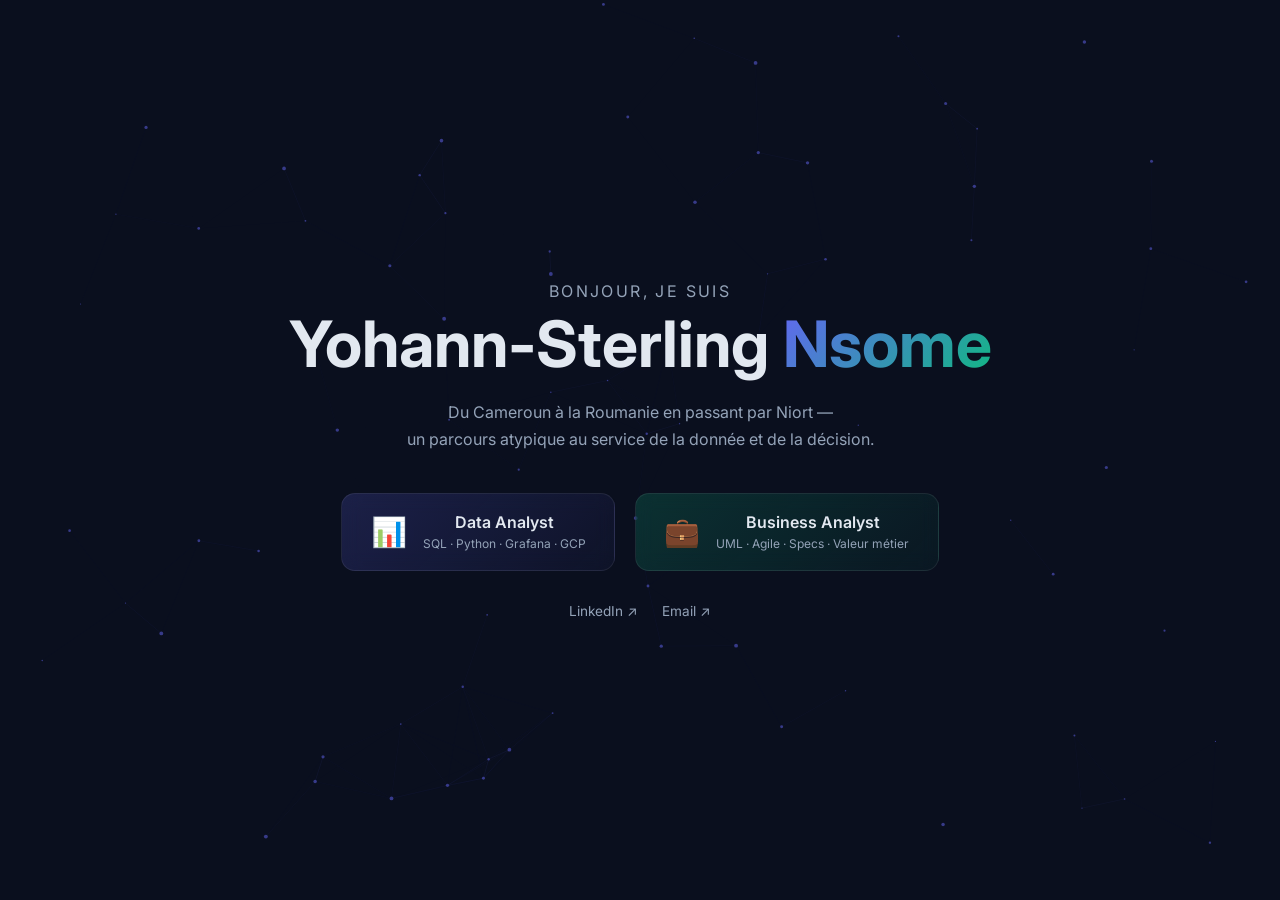
==== index.html @ c4f57812 "project comit" ====
<!DOCTYPE html>
<html lang="fr">
<head>
  <meta charset="UTF-8" />
  <meta name="viewport" content="width=device-width, initial-scale=1.0"/>
  <title>Yohann-Sterling Nsome</title>
  <link rel="stylesheet" href="style.css"/>
  <link href="https://fonts.googleapis.com/css2?family=Inter:wght@300;400;600;700&display=swap" rel="stylesheet"/>
  <script src="https://cdnjs.cloudflare.com/ajax/libs/gsap/3.12.2/gsap.min.js"></script>
</head>
<body class="home-body">
  <canvas id="particles"></canvas>

  <div class="home-container">
    <div class="intro" id="intro">
      <p class="hello">Bonjour, je suis</p>
      <h1 class="name">Yohann-Sterling <span>Nsome</span></h1>
      <p class="tagline">Du Cameroun à la Roumanie en passant par Niort —<br/>un parcours atypique au service de la donnée et de la décision.</p>
      <div class="cta-wrapper">
        <a href="data.html" class="cta-btn data-btn">
          <span class="cta-icon">📊</span>
          <span>
            <strong>Data Analyst</strong>
            <small>SQL · Python · Grafana · GCP</small>
          </span>
        </a>
        <a href="business.html" class="cta-btn business-btn">
          <span class="cta-icon">💼</span>
          <span>
            <strong>Business Analyst</strong>
            <small>UML · Agile · Specs · Valeur métier</small>
          </span>
        </a>
      </div>
      <div class="social-links">
        <a href="https://www.linkedin.com/in/yohann-sterling/" target="_blank">LinkedIn ↗</a>
        <a href="/cdn-cgi/l/email-protection#245d4b4c454a4a57504156484d4a430a4651574d4a415757644349454d480a474b49">Email ↗</a>
      </div>
    </div>
  </div>

  <script data-cfasync="false" src="/cdn-cgi/scripts/5c5dd728/cloudflare-static/email-decode.min.js" defer></script><script src="particles.js"></script>
  <script>
    gsap.from("#intro", { opacity: 0, y: 60, duration: 1.2, ease: "power3.out" });
    gsap.from(".cta-btn", { opacity: 0, y: 30, stagger: 0.2, duration: 0.9, delay: 0.6, ease: "power2.out" });
  </script>
</body>
</html>
---- style.css ----
/* ===== RESET & BASE ===== */
*, *::before, *::after { box-sizing: border-box; margin: 0; padding: 0; }
html { scroll-behavior: smooth; }
body { font-family: "Inter", sans-serif; background: #0a0f1e; color: #e2e8f0; }

/* ===== PARTICLES CANVAS ===== */
#particles { position: fixed; top: 0; left: 0; width: 100%; height: 100%; z-index: 0; pointer-events: none; }

/* ===== HOME ===== */
.home-body { display: flex; align-items: center; justify-content: center; min-height: 100vh; overflow: hidden; }
.home-container { position: relative; z-index: 1; text-align: center; padding: 2rem; }
.hello { font-size: 1rem; color: #94a3b8; letter-spacing: 0.15em; text-transform: uppercase; margin-bottom: 0.5rem; }
.name { font-size: clamp(2.2rem, 6vw, 4rem); font-weight: 700; line-height: 1.1; margin-bottom: 1.2rem; }
.name span { background: linear-gradient(135deg, #6366f1, #10b981); -webkit-background-clip: text; -webkit-text-fill-color: transparent; }
.tagline { font-size: 1rem; color: #94a3b8; max-width: 520px; margin: 0 auto 2.5rem; line-height: 1.7; }

.cta-wrapper { display: flex; gap: 1.2rem; justify-content: center; flex-wrap: wrap; margin-bottom: 2rem; }
.cta-btn {
  display: flex; align-items: center; gap: 1rem;
  padding: 1.1rem 1.8rem; border-radius: 14px;
  text-decoration: none; color: #e2e8f0;
  border: 1px solid rgba(255,255,255,0.08);
  backdrop-filter: blur(10px);
  transition: transform 0.3s, box-shadow 0.3s;
  min-width: 220px;
}
.cta-btn:hover { transform: translateY(-4px); box-shadow: 0 20px 40px rgba(0,0,0,0.4); }
.data-btn { background: linear-gradient(135deg, rgba(99,102,241,0.2), rgba(99,102,241,0.05)); }
.data-btn:hover { box-shadow: 0 20px 40px rgba(99,102,241,0.3); }
.business-btn { background: linear-gradient(135deg, rgba(16,185,129,0.2), rgba(16,185,129,0.05)); }
.business-btn:hover { box-shadow: 0 20px 40px rgba(16,185,129,0.3); }
.cta-icon { font-size: 1.8rem; }
.cta-btn strong { display: block; font-size: 1rem; font-weight: 600; }
.cta-btn small { font-size: 0.75rem; color: #94a3b8; }

.social-links { display: flex; gap: 1.5rem; justify-content: center; }
.social-links a { color: #94a3b8; text-decoration: none; font-size: 0.85rem; transition: color 0.2s; }
.social-links a:hover { color: #e2e8f0; }

/* ===== NAVBAR ===== */
.navbar {
  position: fixed; top: 0; left: 0; right: 0; z-index: 100;
  display: flex; align-items: center; justify-content: space-between;
  padding: 1rem 2rem;
  background: rgba(10,15,30,0.85); backdrop-filter: blur(12px);
  border-bottom: 1px solid rgba(255,255,255,0.06);
}
.nav-back, .nav-switch { color: #94a3b8; text-decoration: none; font-size: 0.85rem; transition: color 0.2s; }
.nav-back:hover, .nav-switch:hover { color: #e2e8f0; }
.nav-title { font-weight: 600; font-size: 0.95rem; }

/* ===== PAGE LAYOUT ===== */
.page-body { background: #0a0f1e; }
.page-main { max-width: 900px; margin: 0 auto; padding: 7rem 2rem 4rem; }

/* ===== HERO ===== */
.hero-section { margin-bottom: 4rem; }
.hero-section h1 { font-size: clamp(2rem, 5vw, 3rem); font-weight: 700; margin-bottom: 1rem; }
.accent { background: linear-gradient(135deg, #6366f1, #818cf8); -webkit-background-clip: text; -webkit-text-fill-color: transparent; }
.business-theme .accent { background: linear-gradient(135deg, #10b981, #34d399); -webkit-background-clip: text; -webkit-text-fill-color: transparent; }
.hero-sub { color: #94a3b8; font-size: 1.05rem; line-height: 1.7; max-width: 600px; }

/* ===== SECTIONS ===== */
section { margin-bottom: 4rem; }
h2 { font-size: 1.4rem; font-weight: 600; margin-bottom: 1.5rem; color: #f1f5f9; border-left: 3px solid #6366f1; padding-left: 0.8rem; }
.business-theme h2 { border-left-color: #10b981; }

/* ===== SKILLS GRID ===== */
.skills-grid { display: grid; grid-template-columns: repeat(auto-fill, minmax(240px, 1fr)); gap: 1rem; }
.skill-card {
  background: rgba(255,255,255,0.03); border: 1px solid rgba(255,255,255,0.07);
  border-radius: 12px; padding: 1.2rem; transition: transform 0.2s, border-color 0.2s;
}
.skill-card:hover { transform: translateY(-3px); border-color: rgba(99,102,241,0.4); }
.business-theme .skill-card:hover { border-color: rgba(16,185,129,0.4); }
.skill-icon { font-size: 1.5rem; display: block; margin-bottom: 0.5rem; }
.skill-card strong { display: block; font-size: 0.9rem; margin-bottom: 0.3rem; color: #f1f5f9; }
.skill-card p { font-size: 0.8rem; color: #94a3b8; line-height: 1.5; }

/* ===== CHART ===== */
.chart-wrapper { background: rgba(255,255,255,0.03); border: 1px solid rgba(255,255,255,0.07); border-radius: 12px; padding: 1.5rem; }

/* ===== TIMELINE ===== */
.timeline { position: relative; padding-left: 1.5rem; border-left: 2px solid rgba(99,102,241,0.3); }
.business-theme .timeline { border-left-color: rgba(16,185,129,0.3); }
.timeline-item { position: relative; margin-bottom: 2.5rem; }
.timeline-item::before {
  content: ""; position: absolute; left: -1.6rem; top: 0.4rem;
  width: 10px; height: 10px; border-radius: 50%;
  background: #6366f1; border: 2px solid #0a0f1e;
}
.business-theme .timeline-item::before { background: #10b981; }
.tl-date { font-size: 0.78rem; color: #6366f1; font-weight: 600; margin-bottom: 0.3rem; text-transform: uppercase; letter-spacing: 0.05em; }
.business-theme .tl-date { color: #10b981; }
.tl-content h3 { font-size: 1rem; font-weight: 600; margin-bottom: 0.2rem; }
.tl-company { font-size: 0.82rem; color: #94a3b8; display: block; margin-bottom: 0.6rem; }
.tl-content ul { padding-left: 1.2rem; }
.tl-content li { font-size: 0.85rem; color: #cbd5e1; line-height: 1.6; margin-bottom: 0.2rem; }

/* ===== PROJECTS ===== */
.projects-grid { display: grid; grid-template-columns: repeat(auto-fill, minmax(240px, 1fr)); gap: 1rem; }
.project-card {
  background: rgba(255,255,255,0.03); border: 1px solid rgba(255,255,255,0.07);
  border-radius: 12px; padding: 1.3rem; transition: transform 0.2s, border-color 0.2s;
}
.project-card:hover { transform: translateY(-3px); border-color: rgba(99,102,241,0.4); }
.business-theme .project-card:hover { border-color: rgba(16,185,129,0.4); }
.project-card.placeholder { opacity: 0.7; }
.project-tag { font-size: 0.72rem; background: rgba(99,102,241,0.15); color: #818cf8; padding: 0.2rem 0.6rem; border-radius: 20px; display: inline-block; margin-bottom: 0.7rem; }
.business-theme .project-tag { background: rgba(16,185,129,0.15); color: #34d399; }
.project-card h3 { font-size: 0.95rem; font-weight: 600; margin-bottom: 0.4rem; }
.project-card p { font-size: 0.82rem; color: #94a3b8; line-height: 1.5; margin-bottom: 0.8rem; }
.project-link { font-size: 0.8rem; color: #6366f1; text-decoration: none; }
.business-theme .project-link { color: #10b981; }
.project-link:hover { text-decoration: underline; }

/* ===== CONTACT ===== */
.contact-section p { color: #94a3b8; margin-bottom: 1.2rem; }
.contact-links { display: flex; gap: 1rem; flex-wrap: wrap; }
.contact-btn {
  padding: 0.7rem 1.5rem; border-radius: 8px; text-decoration: none;
  font-size: 0.9rem; font-weight: 600; transition: opacity 0.2s;
  background: linear-gradient(135deg, #6366f1, #818cf8); color: #fff;
}
.business-theme .contact-btn { background: linear-gradient(135deg, #10b981, #34d399); }
.contact-btn:hover { opacity: 0.85; }

/* ===== REVEAL ANIMATION ===== */
.reveal { opacity: 0; transform: translateY(30px); transition: opacity 0.7s ease, transform 0.7s ease; }
.reveal.visible { opacity: 1; transform: translateY(0); }

/* ===== RESPONSIVE ===== */
@media (max-width: 600px) {
  .cta-wrapper { flex-direction: column; align-items: center; }
  .cta-btn { width: 100%; max-width: 320px; }
  .navbar { padding: 0.8rem 1rem; }
  .nav-switch { display: none; }
}
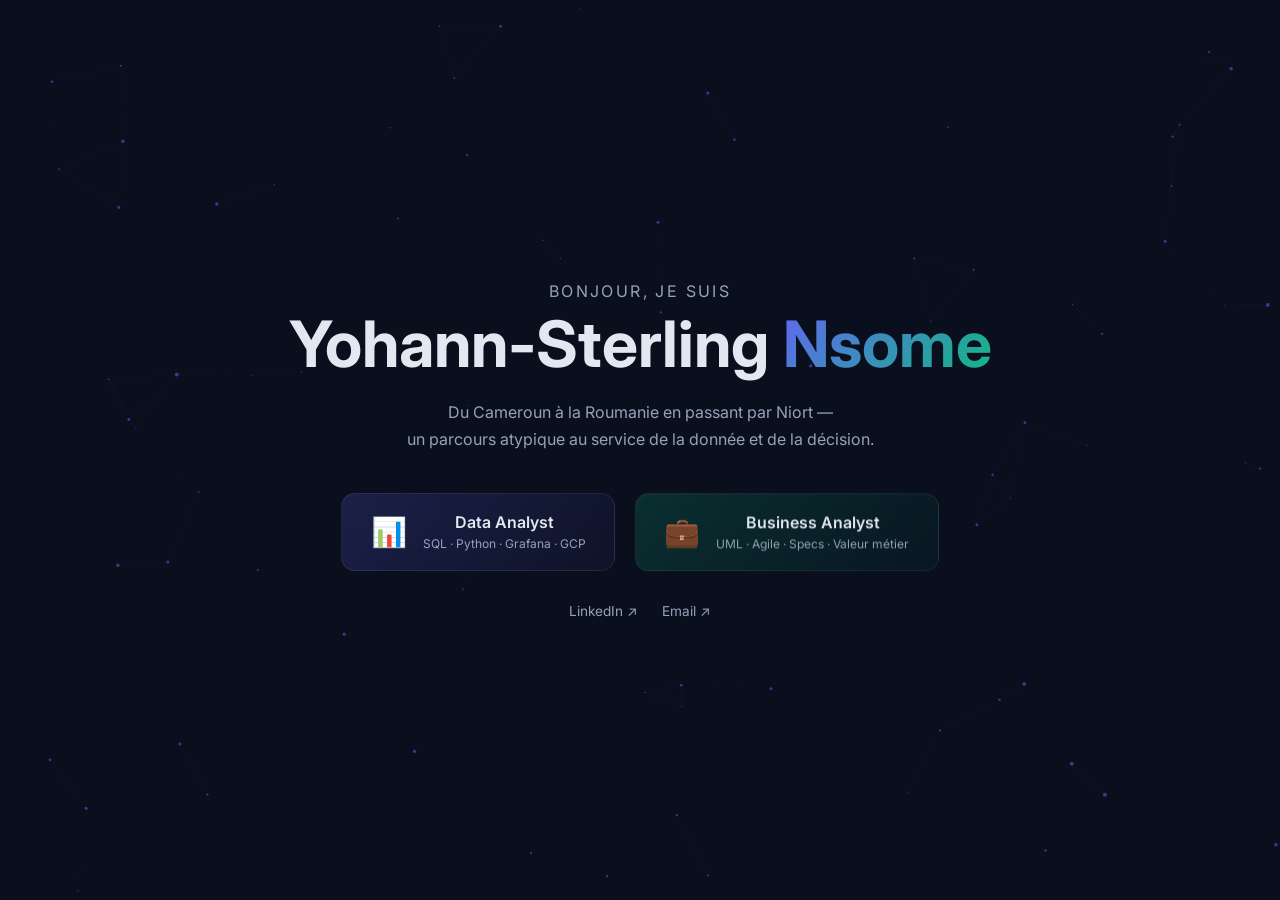
==== commit ec823fdd: "update bouton mail" ====
--- a/index.html
+++ b/index.html
@@ -34,15 +34,22 @@
       </div>
       <div class="social-links">
         <a href="https://www.linkedin.com/in/yohann-sterling/" target="_blank">LinkedIn ↗</a>
-        <a href="/cdn-cgi/l/email-protection#245d4b4c454a4a57504156484d4a430a4651574d4a415757644349454d480a474b49">Email ↗</a>
+        <a href="#" id="emailHome">Email ↗</a>
       </div>
     </div>
   </div>
 
-  <script data-cfasync="false" src="/cdn-cgi/scripts/5c5dd728/cloudflare-static/email-decode.min.js" defer></script><script src="particles.js"></script>
+  <script src="particles.js"></script>
   <script>
     gsap.from("#intro", { opacity: 0, y: 60, duration: 1.2, ease: "power3.out" });
     gsap.from(".cta-btn", { opacity: 0, y: 30, stagger: 0.2, duration: 0.9, delay: 0.6, ease: "power2.out" });
+
+    document.getElementById('emailHome').addEventListener('click', function(e) {
+      e.preventDefault();
+      var u = 'yohannsterling.business';
+      var d = 'gmail.com';
+      window.location.href = 'mailto:' + u + '@' + d;
+    });
   </script>
 </body>
 </html>
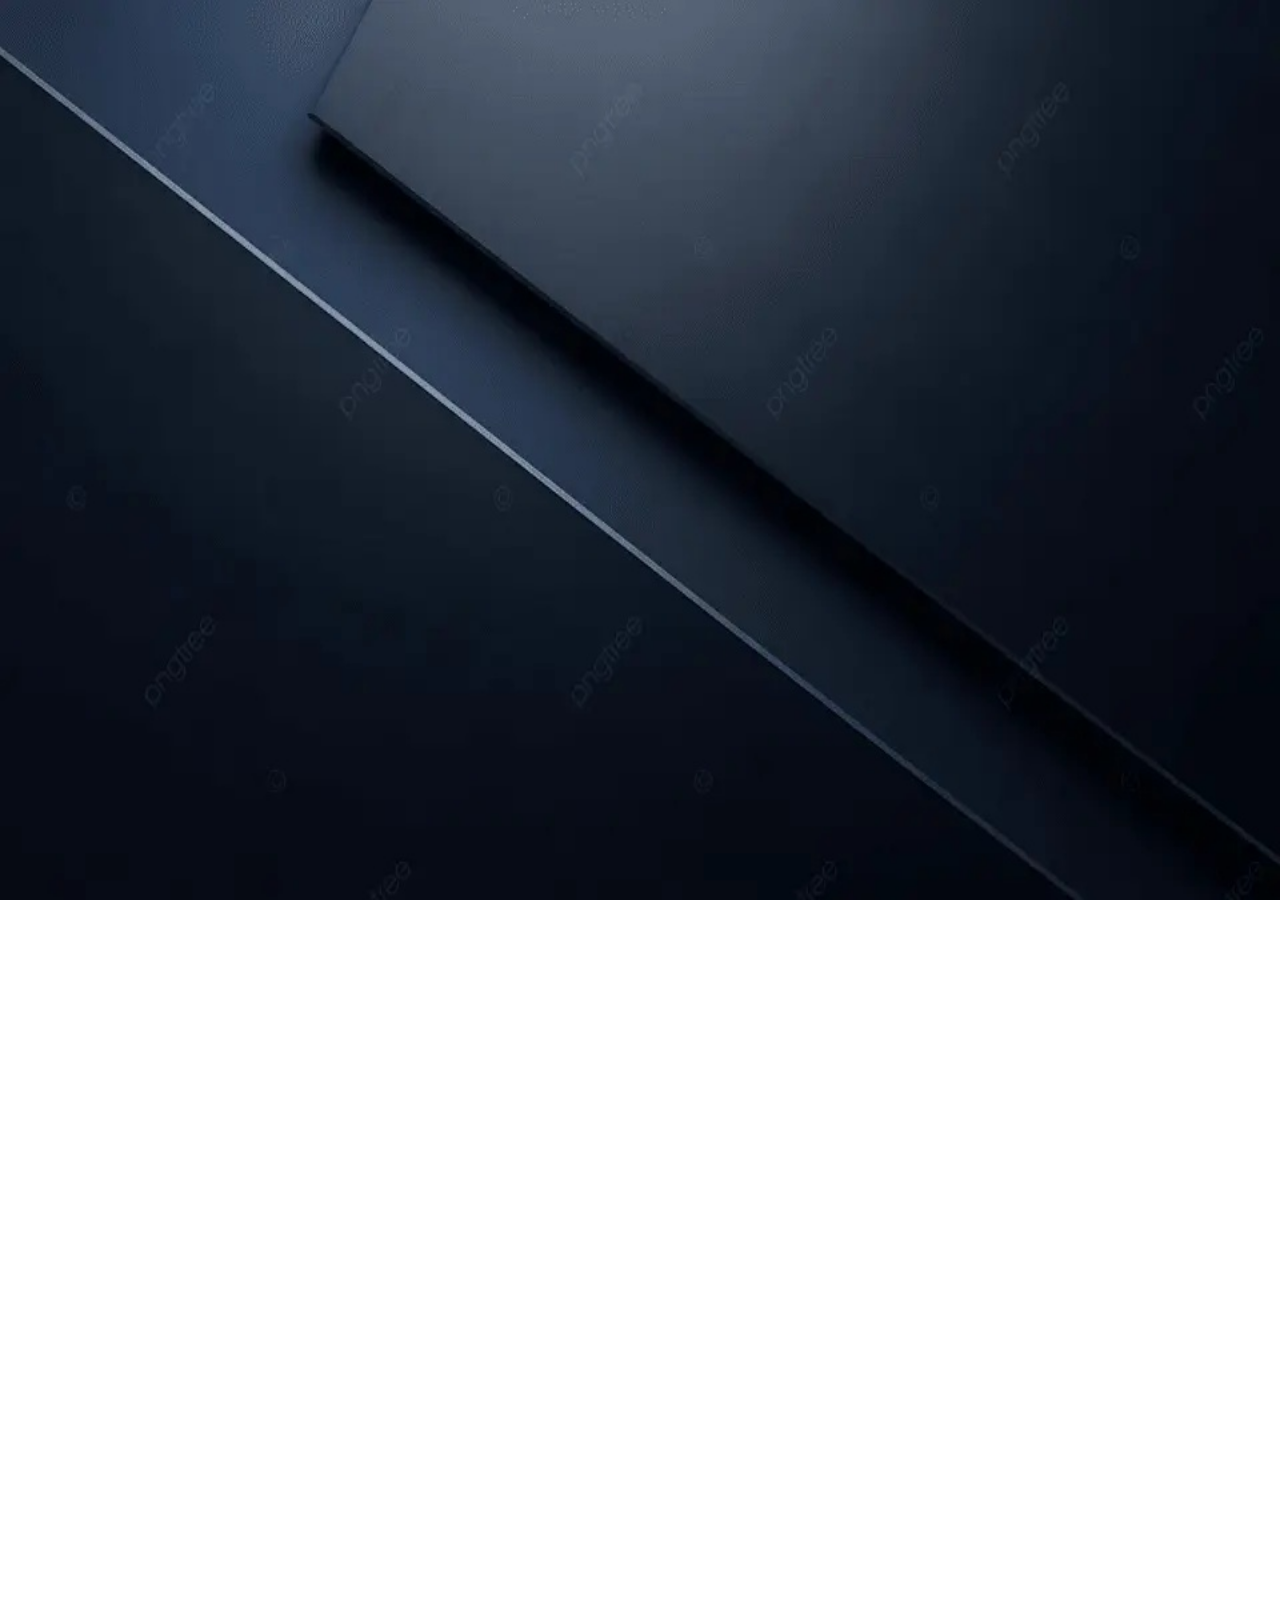
==== commit 9dc54e1c: "commit 1a2b3c4d5e6f7g8h9i0j" ====
--- a/index.html
+++ b/index.html
@@ -1,55 +1 @@
-<!DOCTYPE html>
-<html lang="fr">
-<head>
-  <meta charset="UTF-8" />
-  <meta name="viewport" content="width=device-width, initial-scale=1.0"/>
-  <title>Yohann-Sterling Nsome</title>
-  <link rel="stylesheet" href="style.css"/>
-  <link href="https://fonts.googleapis.com/css2?family=Inter:wght@300;400;600;700&display=swap" rel="stylesheet"/>
-  <script src="https://cdnjs.cloudflare.com/ajax/libs/gsap/3.12.2/gsap.min.js"></script>
-</head>
-<body class="home-body">
-  <canvas id="particles"></canvas>
-
-  <div class="home-container">
-    <div class="intro" id="intro">
-      <p class="hello">Bonjour, je suis</p>
-      <h1 class="name">Yohann-Sterling <span>Nsome</span></h1>
-      <p class="tagline">Du Cameroun à la Roumanie en passant par Niort —<br/>un parcours atypique au service de la donnée et de la décision.</p>
-      <div class="cta-wrapper">
-        <a href="data.html" class="cta-btn data-btn">
-          <span class="cta-icon">📊</span>
-          <span>
-            <strong>Data Analyst</strong>
-            <small>SQL · Python · Grafana · GCP</small>
-          </span>
-        </a>
-        <a href="business.html" class="cta-btn business-btn">
-          <span class="cta-icon">💼</span>
-          <span>
-            <strong>Business Analyst</strong>
-            <small>UML · Agile · Specs · Valeur métier</small>
-          </span>
-        </a>
-      </div>
-      <div class="social-links">
-        <a href="https://www.linkedin.com/in/yohann-sterling/" target="_blank">LinkedIn ↗</a>
-        <a href="#" id="emailHome">Email ↗</a>
-      </div>
-    </div>
-  </div>
-
-  <script src="particles.js"></script>
-  <script>
-    gsap.from("#intro", { opacity: 0, y: 60, duration: 1.2, ease: "power3.out" });
-    gsap.from(".cta-btn", { opacity: 0, y: 30, stagger: 0.2, duration: 0.9, delay: 0.6, ease: "power2.out" });
-
-    document.getElementById('emailHome').addEventListener('click', function(e) {
-      e.preventDefault();
-      var u = 'yohannsterling.business';
-      var d = 'gmail.com';
-      window.location.href = 'mailto:' + u + '@' + d;
-    });
-  </script>
-</body>
-</html>+<!DOCTYPE html><html lang="fr"><head><meta charSet="utf-8"/><meta name="viewport" content="width=device-width, initial-scale=1"/><link rel="preload" href="/portfolio/_next/static/media/13971731025ec697-s.p.woff2" as="font" crossorigin="" type="font/woff2"/><link rel="preload" href="/portfolio/_next/static/media/636a5ac981f94f8b-s.p.woff2" as="font" crossorigin="" type="font/woff2"/><link rel="preload" href="/portfolio/_next/static/media/bb3ef058b751a6ad-s.p.woff2" as="font" crossorigin="" type="font/woff2"/><link rel="preload" as="image" href="/images/hero_bg.jpg" fetchPriority="high"/><link rel="stylesheet" href="/portfolio/_next/static/css/4555b999c04ce9f8.css" data-precedence="next"/><link rel="preload" as="script" fetchPriority="low" href="/portfolio/_next/static/chunks/webpack-dc26559f87c95bc2.js"/><script src="/portfolio/_next/static/chunks/206da4d9-96d0bfbbd0a2e686.js" async=""></script><script src="/portfolio/_next/static/chunks/762-ee44815d9f76da44.js" async=""></script><script src="/portfolio/_next/static/chunks/main-app-3831d1ae8d04b865.js" async=""></script><script src="/portfolio/_next/static/chunks/547-06279282b30a1da5.js" async=""></script><script src="/portfolio/_next/static/chunks/app/page-52993f8b79ef3868.js" async=""></script><script src="/portfolio/_next/static/chunks/app/layout-678c702e417201ff.js" async=""></script><title>Yohann-Sterling Nsome — Portfolio</title><meta name="description" content="Business Analyst en Alternance — Portfolio professionnel"/><meta property="og:title" content="Yohann-Sterling Nsome — Portfolio"/><meta property="og:description" content="Business Analyst en Alternance — Portfolio professionnel"/><meta property="og:image" content="https://1210814c7b.preview.abacusai.app/og-image.png"/><meta name="twitter:card" content="summary_large_image"/><meta name="twitter:title" content="Yohann-Sterling Nsome — Portfolio"/><meta name="twitter:description" content="Business Analyst en Alternance — Portfolio professionnel"/><meta name="twitter:image" content="https://1210814c7b.preview.abacusai.app/og-image.png"/><link rel="shortcut icon" href="/favicon.svg"/><link rel="icon" href="/favicon.svg"/><meta name="next-size-adjust"/><script src="https://apps.abacus.ai/chatllm/appllm-lib.js"></script><script src="/portfolio/_next/static/chunks/polyfills-42372ed130431b0a.js" noModule=""></script></head><body class="__variable_33072b __variable_bebef2 __variable_db99bd font-sans bg-white"><script>!function(){try{var d=document.documentElement,c=d.classList;c.remove('light','dark');var e=localStorage.getItem('theme');if(e){c.add(e|| '')}else{c.add('light');}if(e==='light'||e==='dark'||!e)d.style.colorScheme=e||'light'}catch(t){}}();</script><main class="min-h-screen bg-white"><section class="relative w-full h-[90vh] min-h-[600px] flex items-center justify-center overflow-hidden"><div class="absolute inset-0 z-0"><img alt="Abstract geometric dark background" fetchPriority="high" decoding="async" data-nimg="fill" class="object-cover" style="position:absolute;height:100%;width:100%;left:0;top:0;right:0;bottom:0;color:transparent" src="/images/hero_bg.jpg"/><div class="absolute inset-0 bg-black/60"></div></div><div class="relative z-10 max-w-[1200px] w-full mx-auto px-6 md:px-12 text-center"><div style="opacity:0;transform:translateY(30px) translateZ(0)"><p class="font-mono text-sm md:text-base tracking-[0.3em] uppercase text-white/60 mb-6">Portfolio</p><h1 class="font-display text-5xl md:text-7xl lg:text-8xl font-extrabold tracking-tight text-white leading-[0.95] mb-6">Yohann-Sterling<br/>Nsome</h1><div class="w-20 h-[3px] bg-primary mx-auto mb-6"></div><p class="font-display text-lg md:text-2xl font-medium text-white/80 tracking-wide">Business Analyst en Alternance</p><p class="mt-4 text-sm md:text-base text-white/50 max-w-xl mx-auto">Passionné par la data, l&#x27;analyse stratégique et la transformation digitale.</p></div><div class="absolute bottom-10 left-1/2 -translate-x-1/2" style="opacity:0"><div class="flex flex-col items-center gap-2"><span class="text-white/40 text-xs tracking-widest uppercase">Scroll</span><svg width="16" height="24" viewBox="0 0 16 24" fill="none" xmlns="http://www.w3.org/2000/svg"><path d="M8 4V20M8 20L2 14M8 20L14 14" stroke="rgba(255,255,255,0.4)" stroke-width="2" stroke-linecap="square"></path></svg></div></div></div></section><section class="w-full bg-white py-20"><div class="max-w-[1200px] mx-auto px-6 md:px-12"><p class="font-mono text-xs tracking-[0.3em] uppercase text-muted-foreground mb-8 text-center" style="opacity:0">Explorer mes compétences</p><div class="grid grid-cols-1 md:grid-cols-2 gap-6"><div style="opacity:0;transform:translateY(20px) translateZ(0)"><a class="block group" href="/portfolio/business/"><div class="relative border-2 border-foreground/10 bg-white p-8 md:p-10 transition-all duration-300 hover:border-primary hover:shadow-[8px_8px_0px_0px_hsl(348,60%,28%)] hover:-translate-x-1 hover:-translate-y-1"><div class="text-primary mb-4"><svg width="32" height="32" viewBox="0 0 24 24" fill="none" xmlns="http://www.w3.org/2000/svg"><path d="M3 3V21H21" stroke="currentColor" stroke-width="2" stroke-linecap="square"></path><path d="M7 17L11 11L15 14L21 6" stroke="currentColor" stroke-width="2" stroke-linecap="square"></path></svg></div><h3 class="font-display text-2xl md:text-3xl font-bold tracking-tight text-foreground mb-2">Business Analyst</h3><p class="text-muted-foreground text-sm md:text-base">Stratégie, gestion de projet &amp; optimisation des processus</p><div class="mt-6 flex items-center gap-2 text-primary font-medium text-sm"><span>Découvrir</span><svg width="16" height="16" viewBox="0 0 16 16" fill="none" class="transition-transform duration-300 group-hover:translate-x-2"><path d="M3 8H13M13 8L9 4M13 8L9 12" stroke="currentColor" stroke-width="2" stroke-linecap="square"></path></svg></div></div></a></div><div style="opacity:0;transform:translateY(20px) translateZ(0)"><a class="block group" href="/portfolio/data/"><div class="relative border-2 border-foreground/10 bg-white p-8 md:p-10 transition-all duration-300 hover:border-primary hover:shadow-[8px_8px_0px_0px_hsl(348,60%,28%)] hover:-translate-x-1 hover:-translate-y-1"><div class="text-primary mb-4"><svg width="32" height="32" viewBox="0 0 24 24" fill="none" xmlns="https://static.vecteezy.com/system/resources/previews/071/403/885/non_2x/shiny-gold-bar-chart-icon-with-three-vertical-bars-of-varying-heights-symbolizing-growth-or-progress-metallic-finish-adds-luxurious-and-professional-touch-to-design-png.png"><rect x="3" y="12" width="4" height="9" stroke="currentColor" stroke-width="2"></rect><rect x="10" y="7" width="4" height="14" stroke="currentColor" stroke-width="2"></rect><rect x="17" y="3" width="4" height="18" stroke="currentColor" stroke-width="2"></rect></svg></div><h3 class="font-display text-2xl md:text-3xl font-bold tracking-tight text-foreground mb-2">Data Analyst</h3><p class="text-muted-foreground text-sm md:text-base">Analyse de données, visualisation &amp; insights stratégiques</p><div class="mt-6 flex items-center gap-2 text-primary font-medium text-sm"><span>Découvrir</span><svg width="16" height="16" viewBox="0 0 16 16" fill="none" class="transition-transform duration-300 group-hover:translate-x-2"><path d="M3 8H13M13 8L9 4M13 8L9 12" stroke="currentColor" stroke-width="2" stroke-linecap="square"></path></svg></div></div></a></div></div></div></section><section class="w-full bg-muted/40 py-24"><div class="max-w-[1200px] mx-auto px-6 md:px-12"><div style="opacity:0;transform:translateY(20px) translateZ(0)"><p class="font-mono text-xs tracking-[0.3em] uppercase text-primary mb-3">À propos</p><h2 class="font-display text-4xl md:text-5xl font-extrabold tracking-tight text-foreground mb-10">Qui suis-je</h2></div><div class="grid grid-cols-1 md:grid-cols-12 gap-10"><div class="md:col-span-7" style="opacity:0;transform:translateY(20px) translateZ(0)"><p class="text-base md:text-lg leading-relaxed text-foreground/80 mb-6">Étudiant en Business Analysis, je suis passionné par l&#x27;intersection entre la stratégie d&#x27;entreprise et l&#x27;analyse de données. Mon parcours en alternance me permet de combiner théorie académique et pratique professionnelle au quotidien.</p><p class="text-base md:text-lg leading-relaxed text-foreground/80 mb-6">Fort d&#x27;expériences multiculturelles et d&#x27;une curiosité insatiable pour les nouvelles technologies, je m&#x27;efforce de transformer les données en insights actionnables pour accompagner la prise de décision stratégique.</p><p class="text-base md:text-lg leading-relaxed text-foreground/80">En dehors du monde professionnel, je suis entraîneur de basketball pour les catégories U13 et U17 — une activité qui nourrit mon leadership, ma pédagogie et mon esprit d&#x27;équipe.</p></div><div class="md:col-span-5" style="opacity:0;transform:translateY(20px) translateZ(0)"><div class="bg-white border border-border p-8 space-y-6"><div class="border-b border-border last:border-b-0 pb-4 last:pb-0"><p class="font-mono text-xs tracking-widest uppercase text-muted-foreground mb-1">Localisation</p><p class="font-display text-lg font-semibold text-foreground">France</p></div><div class="border-b border-border last:border-b-0 pb-4 last:pb-0"><p class="font-mono text-xs tracking-widest uppercase text-muted-foreground mb-1">Formation</p><p class="font-display text-lg font-semibold text-foreground">Business Analysis</p></div><div class="border-b border-border last:border-b-0 pb-4 last:pb-0"><p class="font-mono text-xs tracking-widest uppercase text-muted-foreground mb-1">Statut</p><p class="font-display text-lg font-semibold text-foreground">Alternance</p></div><div class="border-b border-border last:border-b-0 pb-4 last:pb-0"><p class="font-mono text-xs tracking-widest uppercase text-muted-foreground mb-1">Coaching</p><p class="font-display text-lg font-semibold text-foreground">Basketball U13 &amp; U17</p></div></div></div></div></div></section><section class="w-full bg-white py-24"><div class="max-w-[1200px] mx-auto px-6 md:px-12"><div style="opacity:0;transform:translateY(20px) translateZ(0)"><p class="font-mono text-xs tracking-[0.3em] uppercase text-primary mb-3">Passions</p><h2 class="font-display text-4xl md:text-5xl font-extrabold tracking-tight text-foreground mb-12">Centres d&#x27;intérêt</h2></div><div class="grid grid-cols-1 sm:grid-cols-2 lg:grid-cols-4 gap-6"><div class="group" style="opacity:0;transform:translateY(30px) translateZ(0)"><div class="bg-white border border-border overflow-hidden transition-all duration-300 hover:shadow-[6px_6px_0px_0px_hsl(348,60%,28%)] hover:-translate-x-0.5 hover:-translate-y-0.5"><div class="relative aspect-square bg-muted overflow-hidden"><img alt="Basketball" loading="lazy" decoding="async" data-nimg="fill" class="object-cover transition-transform duration-500 group-hover:scale-105" style="position:absolute;height:100%;width:100%;left:0;top:0;right:0;bottom:0;color:transparent" src="/images/basketball.jpg"/><div class="absolute inset-0 bg-primary/0 transition-colors duration-300 group-hover:bg-primary/10"></div></div><div class="p-5"><h3 class="font-display text-lg font-bold tracking-tight text-foreground mb-1">Basketball</h3><p class="text-sm text-muted-foreground leading-relaxed">Entraîneur passionné des catégories U13 et U17, alliant leadership et pédagogie.</p></div></div></div><div class="group" style="opacity:0;transform:translateY(30px) translateZ(0)"><div class="bg-white border border-border overflow-hidden transition-all duration-300 hover:shadow-[6px_6px_0px_0px_hsl(348,60%,28%)] hover:-translate-x-0.5 hover:-translate-y-0.5"><div class="relative aspect-square bg-muted overflow-hidden"><img alt="Intelligence Artificielle" loading="lazy" decoding="async" data-nimg="fill" class="object-cover transition-transform duration-500 group-hover:scale-105" style="position:absolute;height:100%;width:100%;left:0;top:0;right:0;bottom:0;color:transparent" src="/images/ai_tech.jpg"/><div class="absolute inset-0 bg-primary/0 transition-colors duration-300 group-hover:bg-primary/10"></div></div><div class="p-5"><h3 class="font-display text-lg font-bold tracking-tight text-foreground mb-1">Intelligence Artificielle</h3><p class="text-sm text-muted-foreground leading-relaxed">Exploration des dernières avancées en IA et leur impact sur le business.</p></div></div></div><div class="group" style="opacity:0;transform:translateY(30px) translateZ(0)"><div class="bg-white border border-border overflow-hidden transition-all duration-300 hover:shadow-[6px_6px_0px_0px_hsl(348,60%,28%)] hover:-translate-x-0.5 hover:-translate-y-0.5"><div class="relative aspect-square bg-muted overflow-hidden"><img alt="Cloud &amp; Data Engineering" loading="lazy" decoding="async" data-nimg="fill" class="object-cover transition-transform duration-500 group-hover:scale-105" style="position:absolute;height:100%;width:100%;left:0;top:0;right:0;bottom:0;color:transparent" src="/images/cloud_computing.jpg"/><div class="absolute inset-0 bg-primary/0 transition-colors duration-300 group-hover:bg-primary/10"></div></div><div class="p-5"><h3 class="font-display text-lg font-bold tracking-tight text-foreground mb-1">Cloud &amp; Data Engineering</h3><p class="text-sm text-muted-foreground leading-relaxed">Architectures cloud, pipelines de données et infrastructure moderne.</p></div></div></div><div class="group" style="opacity:0;transform:translateY(30px) translateZ(0)"><div class="bg-white border border-border overflow-hidden transition-all duration-300 hover:shadow-[6px_6px_0px_0px_hsl(348,60%,28%)] hover:-translate-x-0.5 hover:-translate-y-0.5"><div class="relative aspect-square bg-muted overflow-hidden"><img alt="Voyages &amp; Cultures" loading="lazy" decoding="async" data-nimg="fill" class="object-cover transition-transform duration-500 group-hover:scale-105" style="position:absolute;height:100%;width:100%;left:0;top:0;right:0;bottom:0;color:transparent" src="/images/travel_globe.jpg"/><div class="absolute inset-0 bg-primary/0 transition-colors duration-300 group-hover:bg-primary/10"></div></div><div class="p-5"><h3 class="font-display text-lg font-bold tracking-tight text-foreground mb-1">Voyages &amp; Cultures</h3><p class="text-sm text-muted-foreground leading-relaxed">Ouverture internationale et découverte de nouvelles perspectives.</p></div></div></div></div></div></section><section class="w-full bg-foreground py-24"><div class="max-w-[1200px] mx-auto px-6 md:px-12"><div class="text-center mb-12" style="opacity:0;transform:translateY(20px) translateZ(0)"><p class="font-mono text-xs tracking-[0.3em] uppercase text-white/40 mb-3">Contact</p><h2 class="font-display text-4xl md:text-5xl font-extrabold tracking-tight text-white mb-4">Restons en contact</h2><p class="text-white/50 max-w-md mx-auto">N&#x27;hésitez pas à me contacter pour discuter d&#x27;opportunités ou simplement échanger.</p></div><div class="grid grid-cols-1 md:grid-cols-3 gap-4"><a href="mailto:yohannsterling.business@gmail.com" class="group block border border-white/10 p-6 text-center transition-all duration-300 hover:bg-primary hover:border-primary" style="opacity:0;transform:translateY(20px) translateZ(0)"><div class="flex justify-center text-white/60 group-hover:text-white mb-3 transition-colors"><svg width="20" height="20" viewBox="0 0 24 24" fill="none" xmlns="https://www.shutterstock.com/shutterstock/photos/2671234643/display_1500/stock-vector-an-envelope-icon-likely-representing-email-or-communication-is-depicted-the-icon-shows-a-2671234643.jpg"><rect x="2" y="4" width="20" height="16" stroke="currentColor" stroke-width="2"></rect><path d="M2 4L12 13L22 4" stroke="currentColor" stroke-width="2" stroke-linecap="square"></path></svg></div><p class="font-mono text-xs tracking-widest uppercase text-white/40 group-hover:text-white/70 mb-2 transition-colors">Email</p><p class="text-white/80 group-hover:text-white text-sm font-medium transition-colors">yohannsterling.business@gmail.com</p></a><a href="https://linkedin.com/in/yohann-sterling" target="_blank" rel="noopener noreferrer" class="group block border border-white/10 p-6 text-center transition-all duration-300 hover:bg-primary hover:border-primary" style="opacity:0;transform:translateY(20px) translateZ(0)"><div class="flex justify-center text-white/60 group-hover:text-white mb-3 transition-colors"><svg width="20" height="20" viewBox="0 0 24 24" fill="none" xmlns="https://upload.wikimedia.org/wikipedia/commons/thumb/0/01/LinkedIn_Logo.svg/1280px-LinkedIn_Logo.svg.png"><rect x="2" y="2" width="20" height="20" stroke="currentColor" stroke-width="2"></rect><path d="M7 10V17M7 7V7.01M11 17V13C11 11.5 12 10 14 10C16 10 17 11.5 17 13V17" stroke="currentColor" stroke-width="2" stroke-linecap="square"></path></svg></div><p class="font-mono text-xs tracking-widest uppercase text-white/40 group-hover:text-white/70 mb-2 transition-colors">LinkedIn</p><p class="text-white/80 group-hover:text-white text-sm font-medium transition-colors">linkedin.com/in/yohann-sterling</p></a><a href="tel:+33626303920" class="group block border border-white/10 p-6 text-center transition-all duration-300 hover:bg-primary hover:border-primary" style="opacity:0;transform:translateY(20px) translateZ(0)"><div class="flex justify-center text-white/60 group-hover:text-white mb-3 transition-colors"><svg width="20" height="20" viewBox="0 0 24 24" fill="none" xmlns="https://upload.wikimedia.org/wikipedia/commons/thumb/b/b8/Telephone_icon_blue_gradient.svg/3840px-Telephone_icon_blue_gradient.svg.png"><path d="M5 4H9L11 9L8.5 10.5C9.57 12.67 11.33 14.43 13.5 15.5L15 13L20 15V19C20 20.1 19.1 21 18 21C9.16 21 2 13.84 2 5C2 3.9 2.9 3 4 3" stroke="currentColor" stroke-width="2" stroke-linecap="square"></path></svg></div><p class="font-mono text-xs tracking-widest uppercase text-white/40 group-hover:text-white/70 mb-2 transition-colors">Téléphone</p><p class="text-white/80 group-hover:text-white text-sm font-medium transition-colors">+33 6 26 30 39 20</p></a></div><div class="mt-20 pt-8 border-t border-white/10 text-center" style="opacity:0"><p class="text-white/30 text-xs font-mono tracking-wider">© 2026 Yohann-Sterling Nsome — Tous droits réservés</p></div></div></section></main><script src="/portfolio/_next/static/chunks/webpack-dc26559f87c95bc2.js" async=""></script><script>(self.__next_f=self.__next_f||[]).push([0]);self.__next_f.push([2,null])</script><script>self.__next_f.push([1,"1:HL[\"/portfolio/_next/static/media/13971731025ec697-s.p.woff2\",\"font\",{\"crossOrigin\":\"\",\"type\":\"font/woff2\"}]\n2:HL[\"/portfolio/_next/static/media/636a5ac981f94f8b-s.p.woff2\",\"font\",{\"crossOrigin\":\"\",\"type\":\"font/woff2\"}]\n3:HL[\"/portfolio/_next/static/media/bb3ef058b751a6ad-s.p.woff2\",\"font\",{\"crossOrigin\":\"\",\"type\":\"font/woff2\"}]\n4:HL[\"/portfolio/_next/static/css/4555b999c04ce9f8.css\",\"style\"]\n"])</script><script>self.__next_f.push([1,"5:I[9777,[],\"\"]\n7:I[580,[\"547\",\"static/chunks/547-06279282b30a1da5.js\",\"931\",\"static/chunks/app/page-52993f8b79ef3868.js\"],\"default\"]\n8:I[8783,[\"547\",\"static/chunks/547-06279282b30a1da5.js\",\"931\",\"static/chunks/app/page-52993f8b79ef3868.js\"],\"default\"]\n9:I[7128,[\"547\",\"static/chunks/547-06279282b30a1da5.js\",\"931\",\"static/chunks/app/page-52993f8b79ef3868.js\"],\"default\"]\na:I[5948,[\"547\",\"static/chunks/547-06279282b30a1da5.js\",\"931\",\"static/chunks/app/page-52993f8b79ef3868.js\"],\"default\"]\nb:I[167,[\"547\",\"static/chunks/547-06279282b30a1da5.js\",\"931\",\"static/chunks/app/page-52993f8b79ef3868.js\"],\"default\"]\nc:I[4651,[\"185\",\"static/chunks/app/layout-678c702e417201ff.js\"],\"ThemeProvider\"]\nd:I[5546,[],\"\"]\ne:I[2103,[],\"\"]\nf:I[2506,[\"185\",\"static/chunks/app/layout-678c702e417201ff.js\"],\"Toaster\"]\n10:I[7962,[\"185\",\"static/chunks/app/layout-678c702e417201ff.js\"],\"ChunkLoadErrorHandler\"]\n12:I[6490,[],\"\"]\n13:[]\n"])</script><script>self.__next_f.push([1,"0:[\"$\",\"$L5\",null,{\"buildId\":\"6SVljgib7nVx7JTKsBD8H\",\"assetPrefix\":\"/portfolio\",\"urlParts\":[\"\",\"\"],\"initialTree\":[\"\",{\"children\":[\"__PAGE__\",{}]},\"$undefined\",\"$undefined\",true],\"initialSeedData\":[\"\",{\"children\":[\"__PAGE__\",{},[[\"$L6\",[\"$\",\"main\",null,{\"className\":\"min-h-screen bg-white\",\"children\":[[\"$\",\"$L7\",null,{}],[\"$\",\"$L8\",null,{}],[\"$\",\"$L9\",null,{}],[\"$\",\"$La\",null,{}],[\"$\",\"$Lb\",null,{}]]}],null],null],null]},[[[[\"$\",\"link\",\"0\",{\"rel\":\"stylesheet\",\"href\":\"/portfolio/_next/static/css/4555b999c04ce9f8.css\",\"precedence\":\"next\",\"crossOrigin\":\"$undefined\"}]],[\"$\",\"html\",null,{\"lang\":\"fr\",\"suppressHydrationWarning\":true,\"children\":[[\"$\",\"head\",null,{\"children\":[\"$\",\"script\",null,{\"src\":\"https://apps.abacus.ai/chatllm/appllm-lib.js\"}]}],[\"$\",\"body\",null,{\"className\":\"__variable_33072b __variable_bebef2 __variable_db99bd font-sans bg-white\",\"children\":[\"$\",\"$Lc\",null,{\"attribute\":\"class\",\"defaultTheme\":\"light\",\"enableSystem\":false,\"disableTransitionOnChange\":true,\"children\":[[\"$\",\"$Ld\",null,{\"parallelRouterKey\":\"children\",\"segmentPath\":[\"children\"],\"error\":\"$undefined\",\"errorStyles\":\"$undefined\",\"errorScripts\":\"$undefined\",\"template\":[\"$\",\"$Le\",null,{}],\"templateStyles\":\"$undefined\",\"templateScripts\":\"$undefined\",\"notFound\":[[\"$\",\"title\",null,{\"children\":\"404: This page could not be found.\"}],[\"$\",\"div\",null,{\"style\":{\"fontFamily\":\"system-ui,\\\"Segoe UI\\\",Roboto,Helvetica,Arial,sans-serif,\\\"Apple Color Emoji\\\",\\\"Segoe UI Emoji\\\"\",\"height\":\"100vh\",\"textAlign\":\"center\",\"display\":\"flex\",\"flexDirection\":\"column\",\"alignItems\":\"center\",\"justifyContent\":\"center\"},\"children\":[\"$\",\"div\",null,{\"children\":[[\"$\",\"style\",null,{\"dangerouslySetInnerHTML\":{\"__html\":\"body{color:#000;background:#fff;margin:0}.next-error-h1{border-right:1px solid rgba(0,0,0,.3)}@media (prefers-color-scheme:dark){body{color:#fff;background:#000}.next-error-h1{border-right:1px solid rgba(255,255,255,.3)}}\"}}],[\"$\",\"h1\",null,{\"className\":\"next-error-h1\",\"style\":{\"display\":\"inline-block\",\"margin\":\"0 20px 0 0\",\"padding\":\"0 23px 0 0\",\"fontSize\":24,\"fontWeight\":500,\"verticalAlign\":\"top\",\"lineHeight\":\"49px\"},\"children\":\"404\"}],[\"$\",\"div\",null,{\"style\":{\"display\":\"inline-block\"},\"children\":[\"$\",\"h2\",null,{\"style\":{\"fontSize\":14,\"fontWeight\":400,\"lineHeight\":\"49px\",\"margin\":0},\"children\":\"This page could not be found.\"}]}]]}]}]],\"notFoundStyles\":[]}],[\"$\",\"$Lf\",null,{}],[\"$\",\"$L10\",null,{}]]}]}]]}]],null],null],\"couldBeIntercepted\":false,\"initialHead\":[null,\"$L11\"],\"globalErrorComponent\":\"$12\",\"missingSlots\":\"$W13\"}]\n"])</script><script>self.__next_f.push([1,"11:[[\"$\",\"meta\",\"0\",{\"name\":\"viewport\",\"content\":\"width=device-width, initial-scale=1\"}],[\"$\",\"meta\",\"1\",{\"charSet\":\"utf-8\"}],[\"$\",\"title\",\"2\",{\"children\":\"Yohann-Sterling Nsome — Portfolio\"}],[\"$\",\"meta\",\"3\",{\"name\":\"description\",\"content\":\"Business Analyst en Alternance — Portfolio professionnel\"}],[\"$\",\"meta\",\"4\",{\"property\":\"og:title\",\"content\":\"Yohann-Sterling Nsome — Portfolio\"}],[\"$\",\"meta\",\"5\",{\"property\":\"og:description\",\"content\":\"Business Analyst en Alternance — Portfolio professionnel\"}],[\"$\",\"meta\",\"6\",{\"property\":\"og:image\",\"content\":\"https://1210814c7b.preview.abacusai.app/og-image.png\"}],[\"$\",\"meta\",\"7\",{\"name\":\"twitter:card\",\"content\":\"summary_large_image\"}],[\"$\",\"meta\",\"8\",{\"name\":\"twitter:title\",\"content\":\"Yohann-Sterling Nsome — Portfolio\"}],[\"$\",\"meta\",\"9\",{\"name\":\"twitter:description\",\"content\":\"Business Analyst en Alternance — Portfolio professionnel\"}],[\"$\",\"meta\",\"10\",{\"name\":\"twitter:image\",\"content\":\"https://1210814c7b.preview.abacusai.app/og-image.png\"}],[\"$\",\"link\",\"11\",{\"rel\":\"shortcut icon\",\"href\":\"/favicon.svg\"}],[\"$\",\"link\",\"12\",{\"rel\":\"icon\",\"href\":\"/favicon.svg\"}],[\"$\",\"meta\",\"13\",{\"name\":\"next-size-adjust\"}]]\n6:null\n"])</script></body></html>
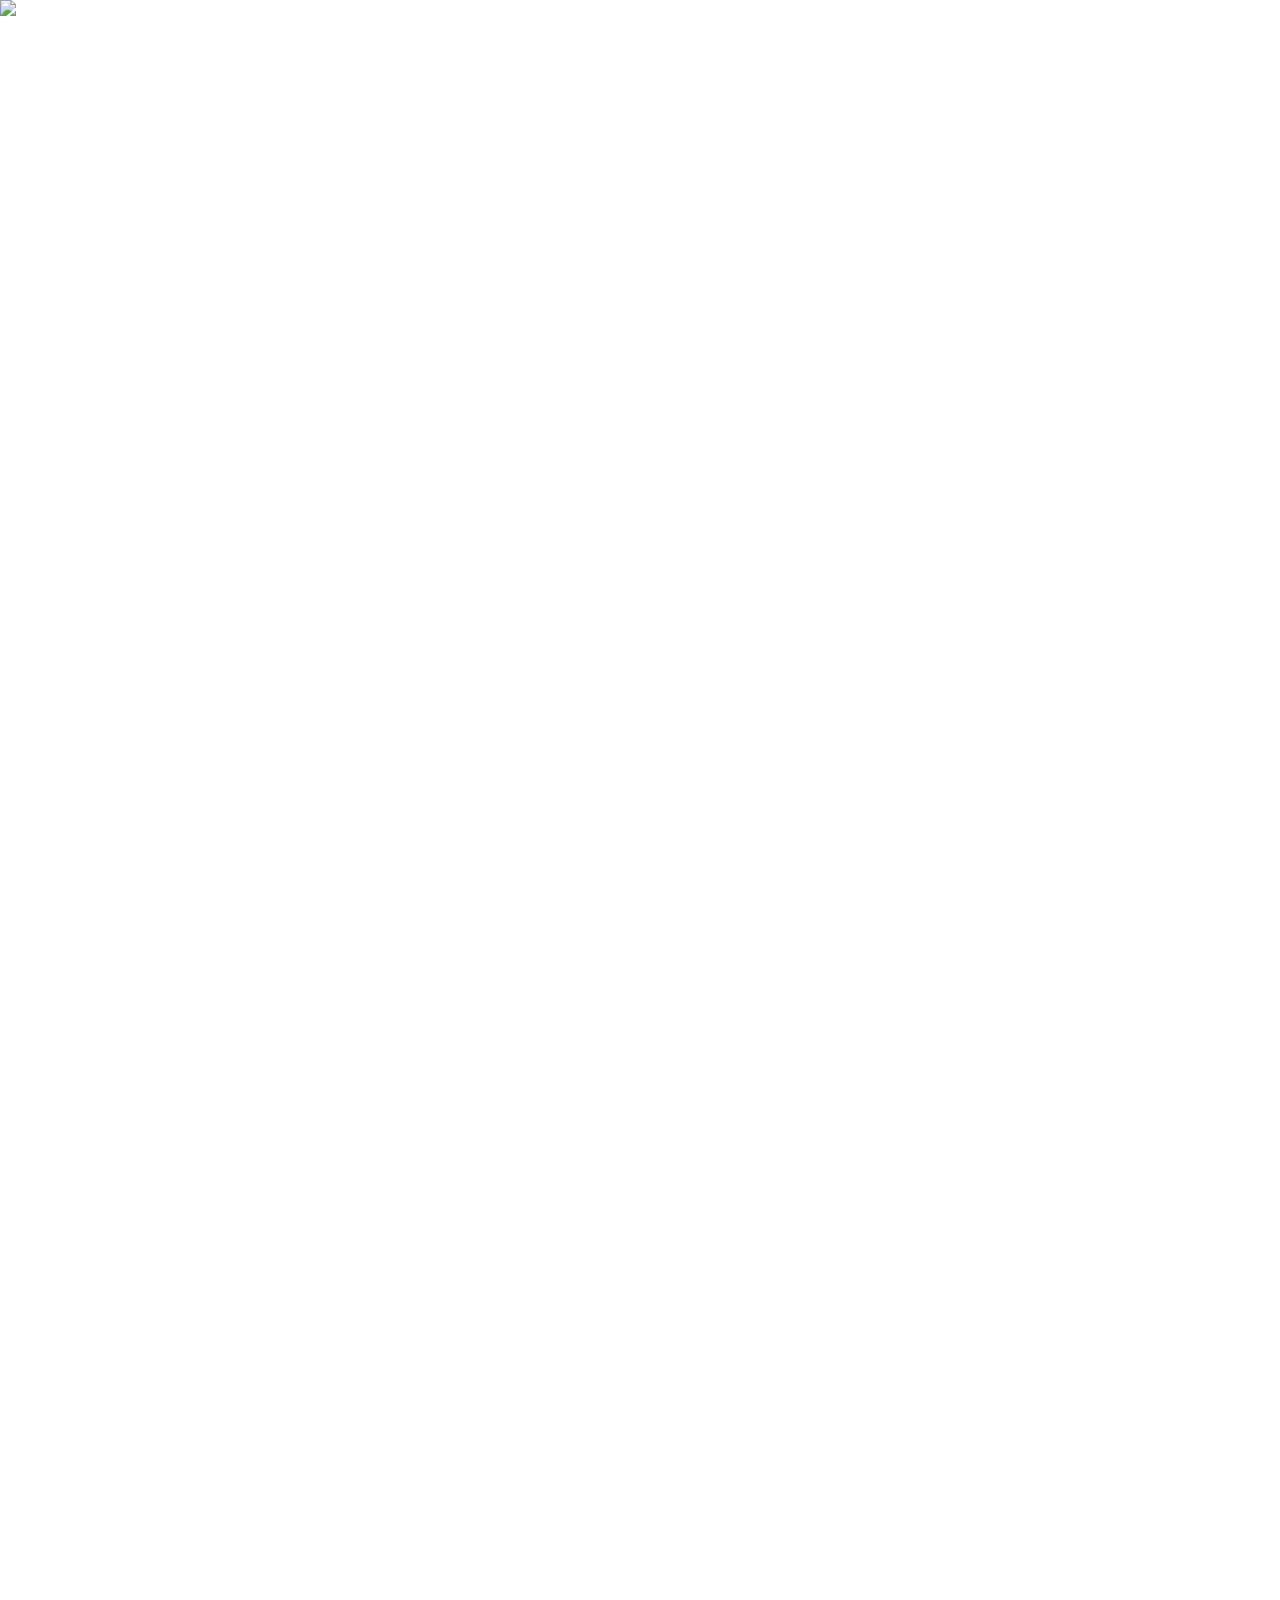
==== commit 6c492beb: "fix images" ====
--- a/index.html
+++ b/index.html
@@ -1 +1 @@
-<!DOCTYPE html><html lang="fr"><head><meta charSet="utf-8"/><meta name="viewport" content="width=device-width, initial-scale=1"/><link rel="preload" href="/portfolio/_next/static/media/13971731025ec697-s.p.woff2" as="font" crossorigin="" type="font/woff2"/><link rel="preload" href="/portfolio/_next/static/media/636a5ac981f94f8b-s.p.woff2" as="font" crossorigin="" type="font/woff2"/><link rel="preload" href="/portfolio/_next/static/media/bb3ef058b751a6ad-s.p.woff2" as="font" crossorigin="" type="font/woff2"/><link rel="preload" as="image" href="/images/hero_bg.jpg" fetchPriority="high"/><link rel="stylesheet" href="/portfolio/_next/static/css/4555b999c04ce9f8.css" data-precedence="next"/><link rel="preload" as="script" fetchPriority="low" href="/portfolio/_next/static/chunks/webpack-dc26559f87c95bc2.js"/><script src="/portfolio/_next/static/chunks/206da4d9-96d0bfbbd0a2e686.js" async=""></script><script src="/portfolio/_next/static/chunks/762-ee44815d9f76da44.js" async=""></script><script src="/portfolio/_next/static/chunks/main-app-3831d1ae8d04b865.js" async=""></script><script src="/portfolio/_next/static/chunks/547-06279282b30a1da5.js" async=""></script><script src="/portfolio/_next/static/chunks/app/page-52993f8b79ef3868.js" async=""></script><script src="/portfolio/_next/static/chunks/app/layout-678c702e417201ff.js" async=""></script><title>Yohann-Sterling Nsome — Portfolio</title><meta name="description" content="Business Analyst en Alternance — Portfolio professionnel"/><meta property="og:title" content="Yohann-Sterling Nsome — Portfolio"/><meta property="og:description" content="Business Analyst en Alternance — Portfolio professionnel"/><meta property="og:image" content="https://1210814c7b.preview.abacusai.app/og-image.png"/><meta name="twitter:card" content="summary_large_image"/><meta name="twitter:title" content="Yohann-Sterling Nsome — Portfolio"/><meta name="twitter:description" content="Business Analyst en Alternance — Portfolio professionnel"/><meta name="twitter:image" content="https://1210814c7b.preview.abacusai.app/og-image.png"/><link rel="shortcut icon" href="/favicon.svg"/><link rel="icon" href="/favicon.svg"/><meta name="next-size-adjust"/><script src="https://apps.abacus.ai/chatllm/appllm-lib.js"></script><script src="/portfolio/_next/static/chunks/polyfills-42372ed130431b0a.js" noModule=""></script></head><body class="__variable_33072b __variable_bebef2 __variable_db99bd font-sans bg-white"><script>!function(){try{var d=document.documentElement,c=d.classList;c.remove('light','dark');var e=localStorage.getItem('theme');if(e){c.add(e|| '')}else{c.add('light');}if(e==='light'||e==='dark'||!e)d.style.colorScheme=e||'light'}catch(t){}}();</script><main class="min-h-screen bg-white"><section class="relative w-full h-[90vh] min-h-[600px] flex items-center justify-center overflow-hidden"><div class="absolute inset-0 z-0"><img alt="Abstract geometric dark background" fetchPriority="high" decoding="async" data-nimg="fill" class="object-cover" style="position:absolute;height:100%;width:100%;left:0;top:0;right:0;bottom:0;color:transparent" src="/images/hero_bg.jpg"/><div class="absolute inset-0 bg-black/60"></div></div><div class="relative z-10 max-w-[1200px] w-full mx-auto px-6 md:px-12 text-center"><div style="opacity:0;transform:translateY(30px) translateZ(0)"><p class="font-mono text-sm md:text-base tracking-[0.3em] uppercase text-white/60 mb-6">Portfolio</p><h1 class="font-display text-5xl md:text-7xl lg:text-8xl font-extrabold tracking-tight text-white leading-[0.95] mb-6">Yohann-Sterling<br/>Nsome</h1><div class="w-20 h-[3px] bg-primary mx-auto mb-6"></div><p class="font-display text-lg md:text-2xl font-medium text-white/80 tracking-wide">Business Analyst en Alternance</p><p class="mt-4 text-sm md:text-base text-white/50 max-w-xl mx-auto">Passionné par la data, l&#x27;analyse stratégique et la transformation digitale.</p></div><div class="absolute bottom-10 left-1/2 -translate-x-1/2" style="opacity:0"><div class="flex flex-col items-center gap-2"><span class="text-white/40 text-xs tracking-widest uppercase">Scroll</span><svg width="16" height="24" viewBox="0 0 16 24" fill="none" xmlns="http://www.w3.org/2000/svg"><path d="M8 4V20M8 20L2 14M8 20L14 14" stroke="rgba(255,255,255,0.4)" stroke-width="2" stroke-linecap="square"></path></svg></div></div></div></section><section class="w-full bg-white py-20"><div class="max-w-[1200px] mx-auto px-6 md:px-12"><p class="font-mono text-xs tracking-[0.3em] uppercase text-muted-foreground mb-8 text-center" style="opacity:0">Explorer mes compétences</p><div class="grid grid-cols-1 md:grid-cols-2 gap-6"><div style="opacity:0;transform:translateY(20px) translateZ(0)"><a class="block group" href="/portfolio/business/"><div class="relative border-2 border-foreground/10 bg-white p-8 md:p-10 transition-all duration-300 hover:border-primary hover:shadow-[8px_8px_0px_0px_hsl(348,60%,28%)] hover:-translate-x-1 hover:-translate-y-1"><div class="text-primary mb-4"><svg width="32" height="32" viewBox="0 0 24 24" fill="none" xmlns="http://www.w3.org/2000/svg"><path d="M3 3V21H21" stroke="currentColor" stroke-width="2" stroke-linecap="square"></path><path d="M7 17L11 11L15 14L21 6" stroke="currentColor" stroke-width="2" stroke-linecap="square"></path></svg></div><h3 class="font-display text-2xl md:text-3xl font-bold tracking-tight text-foreground mb-2">Business Analyst</h3><p class="text-muted-foreground text-sm md:text-base">Stratégie, gestion de projet &amp; optimisation des processus</p><div class="mt-6 flex items-center gap-2 text-primary font-medium text-sm"><span>Découvrir</span><svg width="16" height="16" viewBox="0 0 16 16" fill="none" class="transition-transform duration-300 group-hover:translate-x-2"><path d="M3 8H13M13 8L9 4M13 8L9 12" stroke="currentColor" stroke-width="2" stroke-linecap="square"></path></svg></div></div></a></div><div style="opacity:0;transform:translateY(20px) translateZ(0)"><a class="block group" href="/portfolio/data/"><div class="relative border-2 border-foreground/10 bg-white p-8 md:p-10 transition-all duration-300 hover:border-primary hover:shadow-[8px_8px_0px_0px_hsl(348,60%,28%)] hover:-translate-x-1 hover:-translate-y-1"><div class="text-primary mb-4"><svg width="32" height="32" viewBox="0 0 24 24" fill="none" xmlns="https://static.vecteezy.com/system/resources/previews/071/403/885/non_2x/shiny-gold-bar-chart-icon-with-three-vertical-bars-of-varying-heights-symbolizing-growth-or-progress-metallic-finish-adds-luxurious-and-professional-touch-to-design-png.png"><rect x="3" y="12" width="4" height="9" stroke="currentColor" stroke-width="2"></rect><rect x="10" y="7" width="4" height="14" stroke="currentColor" stroke-width="2"></rect><rect x="17" y="3" width="4" height="18" stroke="currentColor" stroke-width="2"></rect></svg></div><h3 class="font-display text-2xl md:text-3xl font-bold tracking-tight text-foreground mb-2">Data Analyst</h3><p class="text-muted-foreground text-sm md:text-base">Analyse de données, visualisation &amp; insights stratégiques</p><div class="mt-6 flex items-center gap-2 text-primary font-medium text-sm"><span>Découvrir</span><svg width="16" height="16" viewBox="0 0 16 16" fill="none" class="transition-transform duration-300 group-hover:translate-x-2"><path d="M3 8H13M13 8L9 4M13 8L9 12" stroke="currentColor" stroke-width="2" stroke-linecap="square"></path></svg></div></div></a></div></div></div></section><section class="w-full bg-muted/40 py-24"><div class="max-w-[1200px] mx-auto px-6 md:px-12"><div style="opacity:0;transform:translateY(20px) translateZ(0)"><p class="font-mono text-xs tracking-[0.3em] uppercase text-primary mb-3">À propos</p><h2 class="font-display text-4xl md:text-5xl font-extrabold tracking-tight text-foreground mb-10">Qui suis-je</h2></div><div class="grid grid-cols-1 md:grid-cols-12 gap-10"><div class="md:col-span-7" style="opacity:0;transform:translateY(20px) translateZ(0)"><p class="text-base md:text-lg leading-relaxed text-foreground/80 mb-6">Étudiant en Business Analysis, je suis passionné par l&#x27;intersection entre la stratégie d&#x27;entreprise et l&#x27;analyse de données. Mon parcours en alternance me permet de combiner théorie académique et pratique professionnelle au quotidien.</p><p class="text-base md:text-lg leading-relaxed text-foreground/80 mb-6">Fort d&#x27;expériences multiculturelles et d&#x27;une curiosité insatiable pour les nouvelles technologies, je m&#x27;efforce de transformer les données en insights actionnables pour accompagner la prise de décision stratégique.</p><p class="text-base md:text-lg leading-relaxed text-foreground/80">En dehors du monde professionnel, je suis entraîneur de basketball pour les catégories U13 et U17 — une activité qui nourrit mon leadership, ma pédagogie et mon esprit d&#x27;équipe.</p></div><div class="md:col-span-5" style="opacity:0;transform:translateY(20px) translateZ(0)"><div class="bg-white border border-border p-8 space-y-6"><div class="border-b border-border last:border-b-0 pb-4 last:pb-0"><p class="font-mono text-xs tracking-widest uppercase text-muted-foreground mb-1">Localisation</p><p class="font-display text-lg font-semibold text-foreground">France</p></div><div class="border-b border-border last:border-b-0 pb-4 last:pb-0"><p class="font-mono text-xs tracking-widest uppercase text-muted-foreground mb-1">Formation</p><p class="font-display text-lg font-semibold text-foreground">Business Analysis</p></div><div class="border-b border-border last:border-b-0 pb-4 last:pb-0"><p class="font-mono text-xs tracking-widest uppercase text-muted-foreground mb-1">Statut</p><p class="font-display text-lg font-semibold text-foreground">Alternance</p></div><div class="border-b border-border last:border-b-0 pb-4 last:pb-0"><p class="font-mono text-xs tracking-widest uppercase text-muted-foreground mb-1">Coaching</p><p class="font-display text-lg font-semibold text-foreground">Basketball U13 &amp; U17</p></div></div></div></div></div></section><section class="w-full bg-white py-24"><div class="max-w-[1200px] mx-auto px-6 md:px-12"><div style="opacity:0;transform:translateY(20px) translateZ(0)"><p class="font-mono text-xs tracking-[0.3em] uppercase text-primary mb-3">Passions</p><h2 class="font-display text-4xl md:text-5xl font-extrabold tracking-tight text-foreground mb-12">Centres d&#x27;intérêt</h2></div><div class="grid grid-cols-1 sm:grid-cols-2 lg:grid-cols-4 gap-6"><div class="group" style="opacity:0;transform:translateY(30px) translateZ(0)"><div class="bg-white border border-border overflow-hidden transition-all duration-300 hover:shadow-[6px_6px_0px_0px_hsl(348,60%,28%)] hover:-translate-x-0.5 hover:-translate-y-0.5"><div class="relative aspect-square bg-muted overflow-hidden"><img alt="Basketball" loading="lazy" decoding="async" data-nimg="fill" class="object-cover transition-transform duration-500 group-hover:scale-105" style="position:absolute;height:100%;width:100%;left:0;top:0;right:0;bottom:0;color:transparent" src="/images/basketball.jpg"/><div class="absolute inset-0 bg-primary/0 transition-colors duration-300 group-hover:bg-primary/10"></div></div><div class="p-5"><h3 class="font-display text-lg font-bold tracking-tight text-foreground mb-1">Basketball</h3><p class="text-sm text-muted-foreground leading-relaxed">Entraîneur passionné des catégories U13 et U17, alliant leadership et pédagogie.</p></div></div></div><div class="group" style="opacity:0;transform:translateY(30px) translateZ(0)"><div class="bg-white border border-border overflow-hidden transition-all duration-300 hover:shadow-[6px_6px_0px_0px_hsl(348,60%,28%)] hover:-translate-x-0.5 hover:-translate-y-0.5"><div class="relative aspect-square bg-muted overflow-hidden"><img alt="Intelligence Artificielle" loading="lazy" decoding="async" data-nimg="fill" class="object-cover transition-transform duration-500 group-hover:scale-105" style="position:absolute;height:100%;width:100%;left:0;top:0;right:0;bottom:0;color:transparent" src="/images/ai_tech.jpg"/><div class="absolute inset-0 bg-primary/0 transition-colors duration-300 group-hover:bg-primary/10"></div></div><div class="p-5"><h3 class="font-display text-lg font-bold tracking-tight text-foreground mb-1">Intelligence Artificielle</h3><p class="text-sm text-muted-foreground leading-relaxed">Exploration des dernières avancées en IA et leur impact sur le business.</p></div></div></div><div class="group" style="opacity:0;transform:translateY(30px) translateZ(0)"><div class="bg-white border border-border overflow-hidden transition-all duration-300 hover:shadow-[6px_6px_0px_0px_hsl(348,60%,28%)] hover:-translate-x-0.5 hover:-translate-y-0.5"><div class="relative aspect-square bg-muted overflow-hidden"><img alt="Cloud &amp; Data Engineering" loading="lazy" decoding="async" data-nimg="fill" class="object-cover transition-transform duration-500 group-hover:scale-105" style="position:absolute;height:100%;width:100%;left:0;top:0;right:0;bottom:0;color:transparent" src="/images/cloud_computing.jpg"/><div class="absolute inset-0 bg-primary/0 transition-colors duration-300 group-hover:bg-primary/10"></div></div><div class="p-5"><h3 class="font-display text-lg font-bold tracking-tight text-foreground mb-1">Cloud &amp; Data Engineering</h3><p class="text-sm text-muted-foreground leading-relaxed">Architectures cloud, pipelines de données et infrastructure moderne.</p></div></div></div><div class="group" style="opacity:0;transform:translateY(30px) translateZ(0)"><div class="bg-white border border-border overflow-hidden transition-all duration-300 hover:shadow-[6px_6px_0px_0px_hsl(348,60%,28%)] hover:-translate-x-0.5 hover:-translate-y-0.5"><div class="relative aspect-square bg-muted overflow-hidden"><img alt="Voyages &amp; Cultures" loading="lazy" decoding="async" data-nimg="fill" class="object-cover transition-transform duration-500 group-hover:scale-105" style="position:absolute;height:100%;width:100%;left:0;top:0;right:0;bottom:0;color:transparent" src="/images/travel_globe.jpg"/><div class="absolute inset-0 bg-primary/0 transition-colors duration-300 group-hover:bg-primary/10"></div></div><div class="p-5"><h3 class="font-display text-lg font-bold tracking-tight text-foreground mb-1">Voyages &amp; Cultures</h3><p class="text-sm text-muted-foreground leading-relaxed">Ouverture internationale et découverte de nouvelles perspectives.</p></div></div></div></div></div></section><section class="w-full bg-foreground py-24"><div class="max-w-[1200px] mx-auto px-6 md:px-12"><div class="text-center mb-12" style="opacity:0;transform:translateY(20px) translateZ(0)"><p class="font-mono text-xs tracking-[0.3em] uppercase text-white/40 mb-3">Contact</p><h2 class="font-display text-4xl md:text-5xl font-extrabold tracking-tight text-white mb-4">Restons en contact</h2><p class="text-white/50 max-w-md mx-auto">N&#x27;hésitez pas à me contacter pour discuter d&#x27;opportunités ou simplement échanger.</p></div><div class="grid grid-cols-1 md:grid-cols-3 gap-4"><a href="mailto:yohannsterling.business@gmail.com" class="group block border border-white/10 p-6 text-center transition-all duration-300 hover:bg-primary hover:border-primary" style="opacity:0;transform:translateY(20px) translateZ(0)"><div class="flex justify-center text-white/60 group-hover:text-white mb-3 transition-colors"><svg width="20" height="20" viewBox="0 0 24 24" fill="none" xmlns="https://www.shutterstock.com/shutterstock/photos/2671234643/display_1500/stock-vector-an-envelope-icon-likely-representing-email-or-communication-is-depicted-the-icon-shows-a-2671234643.jpg"><rect x="2" y="4" width="20" height="16" stroke="currentColor" stroke-width="2"></rect><path d="M2 4L12 13L22 4" stroke="currentColor" stroke-width="2" stroke-linecap="square"></path></svg></div><p class="font-mono text-xs tracking-widest uppercase text-white/40 group-hover:text-white/70 mb-2 transition-colors">Email</p><p class="text-white/80 group-hover:text-white text-sm font-medium transition-colors">yohannsterling.business@gmail.com</p></a><a href="https://linkedin.com/in/yohann-sterling" target="_blank" rel="noopener noreferrer" class="group block border border-white/10 p-6 text-center transition-all duration-300 hover:bg-primary hover:border-primary" style="opacity:0;transform:translateY(20px) translateZ(0)"><div class="flex justify-center text-white/60 group-hover:text-white mb-3 transition-colors"><svg width="20" height="20" viewBox="0 0 24 24" fill="none" xmlns="https://upload.wikimedia.org/wikipedia/commons/thumb/0/01/LinkedIn_Logo.svg/1280px-LinkedIn_Logo.svg.png"><rect x="2" y="2" width="20" height="20" stroke="currentColor" stroke-width="2"></rect><path d="M7 10V17M7 7V7.01M11 17V13C11 11.5 12 10 14 10C16 10 17 11.5 17 13V17" stroke="currentColor" stroke-width="2" stroke-linecap="square"></path></svg></div><p class="font-mono text-xs tracking-widest uppercase text-white/40 group-hover:text-white/70 mb-2 transition-colors">LinkedIn</p><p class="text-white/80 group-hover:text-white text-sm font-medium transition-colors">linkedin.com/in/yohann-sterling</p></a><a href="tel:+33626303920" class="group block border border-white/10 p-6 text-center transition-all duration-300 hover:bg-primary hover:border-primary" style="opacity:0;transform:translateY(20px) translateZ(0)"><div class="flex justify-center text-white/60 group-hover:text-white mb-3 transition-colors"><svg width="20" height="20" viewBox="0 0 24 24" fill="none" xmlns="https://upload.wikimedia.org/wikipedia/commons/thumb/b/b8/Telephone_icon_blue_gradient.svg/3840px-Telephone_icon_blue_gradient.svg.png"><path d="M5 4H9L11 9L8.5 10.5C9.57 12.67 11.33 14.43 13.5 15.5L15 13L20 15V19C20 20.1 19.1 21 18 21C9.16 21 2 13.84 2 5C2 3.9 2.9 3 4 3" stroke="currentColor" stroke-width="2" stroke-linecap="square"></path></svg></div><p class="font-mono text-xs tracking-widest uppercase text-white/40 group-hover:text-white/70 mb-2 transition-colors">Téléphone</p><p class="text-white/80 group-hover:text-white text-sm font-medium transition-colors">+33 6 26 30 39 20</p></a></div><div class="mt-20 pt-8 border-t border-white/10 text-center" style="opacity:0"><p class="text-white/30 text-xs font-mono tracking-wider">© 2026 Yohann-Sterling Nsome — Tous droits réservés</p></div></div></section></main><script src="/portfolio/_next/static/chunks/webpack-dc26559f87c95bc2.js" async=""></script><script>(self.__next_f=self.__next_f||[]).push([0]);self.__next_f.push([2,null])</script><script>self.__next_f.push([1,"1:HL[\"/portfolio/_next/static/media/13971731025ec697-s.p.woff2\",\"font\",{\"crossOrigin\":\"\",\"type\":\"font/woff2\"}]\n2:HL[\"/portfolio/_next/static/media/636a5ac981f94f8b-s.p.woff2\",\"font\",{\"crossOrigin\":\"\",\"type\":\"font/woff2\"}]\n3:HL[\"/portfolio/_next/static/media/bb3ef058b751a6ad-s.p.woff2\",\"font\",{\"crossOrigin\":\"\",\"type\":\"font/woff2\"}]\n4:HL[\"/portfolio/_next/static/css/4555b999c04ce9f8.css\",\"style\"]\n"])</script><script>self.__next_f.push([1,"5:I[9777,[],\"\"]\n7:I[580,[\"547\",\"static/chunks/547-06279282b30a1da5.js\",\"931\",\"static/chunks/app/page-52993f8b79ef3868.js\"],\"default\"]\n8:I[8783,[\"547\",\"static/chunks/547-06279282b30a1da5.js\",\"931\",\"static/chunks/app/page-52993f8b79ef3868.js\"],\"default\"]\n9:I[7128,[\"547\",\"static/chunks/547-06279282b30a1da5.js\",\"931\",\"static/chunks/app/page-52993f8b79ef3868.js\"],\"default\"]\na:I[5948,[\"547\",\"static/chunks/547-06279282b30a1da5.js\",\"931\",\"static/chunks/app/page-52993f8b79ef3868.js\"],\"default\"]\nb:I[167,[\"547\",\"static/chunks/547-06279282b30a1da5.js\",\"931\",\"static/chunks/app/page-52993f8b79ef3868.js\"],\"default\"]\nc:I[4651,[\"185\",\"static/chunks/app/layout-678c702e417201ff.js\"],\"ThemeProvider\"]\nd:I[5546,[],\"\"]\ne:I[2103,[],\"\"]\nf:I[2506,[\"185\",\"static/chunks/app/layout-678c702e417201ff.js\"],\"Toaster\"]\n10:I[7962,[\"185\",\"static/chunks/app/layout-678c702e417201ff.js\"],\"ChunkLoadErrorHandler\"]\n12:I[6490,[],\"\"]\n13:[]\n"])</script><script>self.__next_f.push([1,"0:[\"$\",\"$L5\",null,{\"buildId\":\"6SVljgib7nVx7JTKsBD8H\",\"assetPrefix\":\"/portfolio\",\"urlParts\":[\"\",\"\"],\"initialTree\":[\"\",{\"children\":[\"__PAGE__\",{}]},\"$undefined\",\"$undefined\",true],\"initialSeedData\":[\"\",{\"children\":[\"__PAGE__\",{},[[\"$L6\",[\"$\",\"main\",null,{\"className\":\"min-h-screen bg-white\",\"children\":[[\"$\",\"$L7\",null,{}],[\"$\",\"$L8\",null,{}],[\"$\",\"$L9\",null,{}],[\"$\",\"$La\",null,{}],[\"$\",\"$Lb\",null,{}]]}],null],null],null]},[[[[\"$\",\"link\",\"0\",{\"rel\":\"stylesheet\",\"href\":\"/portfolio/_next/static/css/4555b999c04ce9f8.css\",\"precedence\":\"next\",\"crossOrigin\":\"$undefined\"}]],[\"$\",\"html\",null,{\"lang\":\"fr\",\"suppressHydrationWarning\":true,\"children\":[[\"$\",\"head\",null,{\"children\":[\"$\",\"script\",null,{\"src\":\"https://apps.abacus.ai/chatllm/appllm-lib.js\"}]}],[\"$\",\"body\",null,{\"className\":\"__variable_33072b __variable_bebef2 __variable_db99bd font-sans bg-white\",\"children\":[\"$\",\"$Lc\",null,{\"attribute\":\"class\",\"defaultTheme\":\"light\",\"enableSystem\":false,\"disableTransitionOnChange\":true,\"children\":[[\"$\",\"$Ld\",null,{\"parallelRouterKey\":\"children\",\"segmentPath\":[\"children\"],\"error\":\"$undefined\",\"errorStyles\":\"$undefined\",\"errorScripts\":\"$undefined\",\"template\":[\"$\",\"$Le\",null,{}],\"templateStyles\":\"$undefined\",\"templateScripts\":\"$undefined\",\"notFound\":[[\"$\",\"title\",null,{\"children\":\"404: This page could not be found.\"}],[\"$\",\"div\",null,{\"style\":{\"fontFamily\":\"system-ui,\\\"Segoe UI\\\",Roboto,Helvetica,Arial,sans-serif,\\\"Apple Color Emoji\\\",\\\"Segoe UI Emoji\\\"\",\"height\":\"100vh\",\"textAlign\":\"center\",\"display\":\"flex\",\"flexDirection\":\"column\",\"alignItems\":\"center\",\"justifyContent\":\"center\"},\"children\":[\"$\",\"div\",null,{\"children\":[[\"$\",\"style\",null,{\"dangerouslySetInnerHTML\":{\"__html\":\"body{color:#000;background:#fff;margin:0}.next-error-h1{border-right:1px solid rgba(0,0,0,.3)}@media (prefers-color-scheme:dark){body{color:#fff;background:#000}.next-error-h1{border-right:1px solid rgba(255,255,255,.3)}}\"}}],[\"$\",\"h1\",null,{\"className\":\"next-error-h1\",\"style\":{\"display\":\"inline-block\",\"margin\":\"0 20px 0 0\",\"padding\":\"0 23px 0 0\",\"fontSize\":24,\"fontWeight\":500,\"verticalAlign\":\"top\",\"lineHeight\":\"49px\"},\"children\":\"404\"}],[\"$\",\"div\",null,{\"style\":{\"display\":\"inline-block\"},\"children\":[\"$\",\"h2\",null,{\"style\":{\"fontSize\":14,\"fontWeight\":400,\"lineHeight\":\"49px\",\"margin\":0},\"children\":\"This page could not be found.\"}]}]]}]}]],\"notFoundStyles\":[]}],[\"$\",\"$Lf\",null,{}],[\"$\",\"$L10\",null,{}]]}]}]]}]],null],null],\"couldBeIntercepted\":false,\"initialHead\":[null,\"$L11\"],\"globalErrorComponent\":\"$12\",\"missingSlots\":\"$W13\"}]\n"])</script><script>self.__next_f.push([1,"11:[[\"$\",\"meta\",\"0\",{\"name\":\"viewport\",\"content\":\"width=device-width, initial-scale=1\"}],[\"$\",\"meta\",\"1\",{\"charSet\":\"utf-8\"}],[\"$\",\"title\",\"2\",{\"children\":\"Yohann-Sterling Nsome — Portfolio\"}],[\"$\",\"meta\",\"3\",{\"name\":\"description\",\"content\":\"Business Analyst en Alternance — Portfolio professionnel\"}],[\"$\",\"meta\",\"4\",{\"property\":\"og:title\",\"content\":\"Yohann-Sterling Nsome — Portfolio\"}],[\"$\",\"meta\",\"5\",{\"property\":\"og:description\",\"content\":\"Business Analyst en Alternance — Portfolio professionnel\"}],[\"$\",\"meta\",\"6\",{\"property\":\"og:image\",\"content\":\"https://1210814c7b.preview.abacusai.app/og-image.png\"}],[\"$\",\"meta\",\"7\",{\"name\":\"twitter:card\",\"content\":\"summary_large_image\"}],[\"$\",\"meta\",\"8\",{\"name\":\"twitter:title\",\"content\":\"Yohann-Sterling Nsome — Portfolio\"}],[\"$\",\"meta\",\"9\",{\"name\":\"twitter:description\",\"content\":\"Business Analyst en Alternance — Portfolio professionnel\"}],[\"$\",\"meta\",\"10\",{\"name\":\"twitter:image\",\"content\":\"https://1210814c7b.preview.abacusai.app/og-image.png\"}],[\"$\",\"link\",\"11\",{\"rel\":\"shortcut icon\",\"href\":\"/favicon.svg\"}],[\"$\",\"link\",\"12\",{\"rel\":\"icon\",\"href\":\"/favicon.svg\"}],[\"$\",\"meta\",\"13\",{\"name\":\"next-size-adjust\"}]]\n6:null\n"])</script></body></html>+<!DOCTYPE html><html lang="fr"><head><meta charSet="utf-8"/><meta name="viewport" content="width=device-width, initial-scale=1"/><link rel="preload" href="/portfolio/_next/static/media/13971731025ec697-s.p.woff2" as="font" crossorigin="" type="font/woff2"/><link rel="preload" href="/portfolio/_next/static/media/636a5ac981f94f8b-s.p.woff2" as="font" crossorigin="" type="font/woff2"/><link rel="preload" href="/portfolio/_next/static/media/bb3ef058b751a6ad-s.p.woff2" as="font" crossorigin="" type="font/woff2"/><link rel="preload" as="image" href="/images/hero_bg.jpg" fetchPriority="high"/><link rel="stylesheet" href="/portfolio/_next/static/css/4555b999c04ce9f8.css" data-precedence="next"/><link rel="preload" as="script" fetchPriority="low" href="/portfolio/_next/static/chunks/webpack-dc26559f87c95bc2.js"/><script src="/portfolio/_next/static/chunks/206da4d9-96d0bfbbd0a2e686.js" async=""></script><script src="/portfolio/_next/static/chunks/762-ee44815d9f76da44.js" async=""></script><script src="/portfolio/_next/static/chunks/main-app-3831d1ae8d04b865.js" async=""></script><script src="/portfolio/_next/static/chunks/547-06279282b30a1da5.js" async=""></script><script src="/portfolio/_next/static/chunks/app/page-00f6f57d1b59657c.js" async=""></script><script src="/portfolio/_next/static/chunks/app/layout-42337925d2d1927d.js" async=""></script><title>Yohann-Sterling Nsome — Portfolio</title><meta name="description" content="Business Analyst en Alternance — Portfolio professionnel"/><meta property="og:title" content="Yohann-Sterling Nsome — Portfolio"/><meta property="og:description" content="Business Analyst en Alternance — Portfolio professionnel"/><meta property="og:image" content="https://1210814c7b.preview.abacusai.app/og-image.png"/><meta name="twitter:card" content="summary_large_image"/><meta name="twitter:title" content="Yohann-Sterling Nsome — Portfolio"/><meta name="twitter:description" content="Business Analyst en Alternance — Portfolio professionnel"/><meta name="twitter:image" content="https://1210814c7b.preview.abacusai.app/og-image.png"/><link rel="shortcut icon" href="/portfolio/favicon.svg"/><link rel="icon" href="/portfolio/favicon.svg"/><meta name="next-size-adjust"/><script src="https://apps.abacus.ai/chatllm/appllm-lib.js"></script><script src="/portfolio/_next/static/chunks/polyfills-42372ed130431b0a.js" noModule=""></script></head><body class="__variable_33072b __variable_bebef2 __variable_db99bd font-sans bg-white"><script>!function(){try{var d=document.documentElement,c=d.classList;c.remove('light','dark');var e=localStorage.getItem('theme');if(e){c.add(e|| '')}else{c.add('light');}if(e==='light'||e==='dark'||!e)d.style.colorScheme=e||'light'}catch(t){}}();</script><main class="min-h-screen bg-white"><section class="relative w-full h-[90vh] min-h-[600px] flex items-center justify-center overflow-hidden"><div class="absolute inset-0 z-0"><img alt="Abstract geometric dark background" fetchPriority="high" decoding="async" data-nimg="fill" class="object-cover" style="position:absolute;height:100%;width:100%;left:0;top:0;right:0;bottom:0;color:transparent" src="/portfolio/images/hero_bg.jpg"/><div class="absolute inset-0 bg-black/60"></div></div><div class="relative z-10 max-w-[1200px] w-full mx-auto px-6 md:px-12 text-center"><div style="opacity:0;transform:translateY(30px) translateZ(0)"><p class="font-mono text-sm md:text-base tracking-[0.3em] uppercase text-white/60 mb-6">Portfolio</p><h1 class="font-display text-5xl md:text-7xl lg:text-8xl font-extrabold tracking-tight text-white leading-[0.95] mb-6">Yohann-Sterling<br/>Nsome</h1><div class="w-20 h-[3px] bg-primary mx-auto mb-6"></div><p class="font-display text-lg md:text-2xl font-medium text-white/80 tracking-wide">Business Analyst en Alternance</p><p class="mt-4 text-sm md:text-base text-white/50 max-w-xl mx-auto">Passionné par la data, l&#x27;analyse stratégique et la transformation digitale.</p></div><div class="absolute bottom-10 left-1/2 -translate-x-1/2" style="opacity:0"><div class="flex flex-col items-center gap-2"><span class="text-white/40 text-xs tracking-widest uppercase">Scroll</span><svg width="16" height="24" viewBox="0 0 16 24" fill="none" xmlns="http://www.w3.org/2000/svg"><path d="M8 4V20M8 20L2 14M8 20L14 14" stroke="rgba(255,255,255,0.4)" stroke-width="2" stroke-linecap="square"></path></svg></div></div></div></section><section class="w-full bg-white py-20"><div class="max-w-[1200px] mx-auto px-6 md:px-12"><p class="font-mono text-xs tracking-[0.3em] uppercase text-muted-foreground mb-8 text-center" style="opacity:0">Explorer mes compétences</p><div class="grid grid-cols-1 md:grid-cols-2 gap-6"><div style="opacity:0;transform:translateY(20px) translateZ(0)"><a class="block group" href="/portfolio/business/"><div class="relative border-2 border-foreground/10 bg-white p-8 md:p-10 transition-all duration-300 hover:border-primary hover:shadow-[8px_8px_0px_0px_hsl(348,60%,28%)] hover:-translate-x-1 hover:-translate-y-1"><div class="text-primary mb-4"><svg width="32" height="32" viewBox="0 0 24 24" fill="none" xmlns="http://www.w3.org/2000/svg"><path d="M3 3V21H21" stroke="currentColor" stroke-width="2" stroke-linecap="square"></path><path d="M7 17L11 11L15 14L21 6" stroke="currentColor" stroke-width="2" stroke-linecap="square"></path></svg></div><h3 class="font-display text-2xl md:text-3xl font-bold tracking-tight text-foreground mb-2">Business Analyst</h3><p class="text-muted-foreground text-sm md:text-base">Stratégie, gestion de projet &amp; optimisation des processus</p><div class="mt-6 flex items-center gap-2 text-primary font-medium text-sm"><span>Découvrir</span><svg width="16" height="16" viewBox="0 0 16 16" fill="none" class="transition-transform duration-300 group-hover:translate-x-2"><path d="M3 8H13M13 8L9 4M13 8L9 12" stroke="currentColor" stroke-width="2" stroke-linecap="square"></path></svg></div></div></a></div><div style="opacity:0;transform:translateY(20px) translateZ(0)"><a class="block group" href="/portfolio/data/"><div class="relative border-2 border-foreground/10 bg-white p-8 md:p-10 transition-all duration-300 hover:border-primary hover:shadow-[8px_8px_0px_0px_hsl(348,60%,28%)] hover:-translate-x-1 hover:-translate-y-1"><div class="text-primary mb-4"><svg width="32" height="32" viewBox="0 0 24 24" fill="none" xmlns="https://static.vecteezy.com/system/resources/previews/071/403/885/non_2x/shiny-gold-bar-chart-icon-with-three-vertical-bars-of-varying-heights-symbolizing-growth-or-progress-metallic-finish-adds-luxurious-and-professional-touch-to-design-png.png"><rect x="3" y="12" width="4" height="9" stroke="currentColor" stroke-width="2"></rect><rect x="10" y="7" width="4" height="14" stroke="currentColor" stroke-width="2"></rect><rect x="17" y="3" width="4" height="18" stroke="currentColor" stroke-width="2"></rect></svg></div><h3 class="font-display text-2xl md:text-3xl font-bold tracking-tight text-foreground mb-2">Data Analyst</h3><p class="text-muted-foreground text-sm md:text-base">Analyse de données, visualisation &amp; insights stratégiques</p><div class="mt-6 flex items-center gap-2 text-primary font-medium text-sm"><span>Découvrir</span><svg width="16" height="16" viewBox="0 0 16 16" fill="none" class="transition-transform duration-300 group-hover:translate-x-2"><path d="M3 8H13M13 8L9 4M13 8L9 12" stroke="currentColor" stroke-width="2" stroke-linecap="square"></path></svg></div></div></a></div></div></div></section><section class="w-full bg-muted/40 py-24"><div class="max-w-[1200px] mx-auto px-6 md:px-12"><div style="opacity:0;transform:translateY(20px) translateZ(0)"><p class="font-mono text-xs tracking-[0.3em] uppercase text-primary mb-3">À propos</p><h2 class="font-display text-4xl md:text-5xl font-extrabold tracking-tight text-foreground mb-10">Qui suis-je</h2></div><div class="grid grid-cols-1 md:grid-cols-12 gap-10"><div class="md:col-span-7" style="opacity:0;transform:translateY(20px) translateZ(0)"><p class="text-base md:text-lg leading-relaxed text-foreground/80 mb-6">Étudiant en Business Analysis, je suis passionné par l&#x27;intersection entre la stratégie d&#x27;entreprise et l&#x27;analyse de données. Mon parcours en alternance me permet de combiner théorie académique et pratique professionnelle au quotidien.</p><p class="text-base md:text-lg leading-relaxed text-foreground/80 mb-6">Fort d&#x27;expériences multiculturelles et d&#x27;une curiosité insatiable pour les nouvelles technologies, je m&#x27;efforce de transformer les données en insights actionnables pour accompagner la prise de décision stratégique.</p><p class="text-base md:text-lg leading-relaxed text-foreground/80">En dehors du monde professionnel, je suis entraîneur de basketball pour les catégories U13 et U17 — une activité qui nourrit mon leadership, ma pédagogie et mon esprit d&#x27;équipe.</p></div><div class="md:col-span-5" style="opacity:0;transform:translateY(20px) translateZ(0)"><div class="bg-white border border-border p-8 space-y-6"><div class="border-b border-border last:border-b-0 pb-4 last:pb-0"><p class="font-mono text-xs tracking-widest uppercase text-muted-foreground mb-1">Localisation</p><p class="font-display text-lg font-semibold text-foreground">France</p></div><div class="border-b border-border last:border-b-0 pb-4 last:pb-0"><p class="font-mono text-xs tracking-widest uppercase text-muted-foreground mb-1">Formation</p><p class="font-display text-lg font-semibold text-foreground">Business Analysis</p></div><div class="border-b border-border last:border-b-0 pb-4 last:pb-0"><p class="font-mono text-xs tracking-widest uppercase text-muted-foreground mb-1">Statut</p><p class="font-display text-lg font-semibold text-foreground">Alternance</p></div><div class="border-b border-border last:border-b-0 pb-4 last:pb-0"><p class="font-mono text-xs tracking-widest uppercase text-muted-foreground mb-1">Coaching</p><p class="font-display text-lg font-semibold text-foreground">Basketball U13 &amp; U17</p></div></div></div></div></div></section><section class="w-full bg-white py-24"><div class="max-w-[1200px] mx-auto px-6 md:px-12"><div style="opacity:0;transform:translateY(20px) translateZ(0)"><p class="font-mono text-xs tracking-[0.3em] uppercase text-primary mb-3">Passions</p><h2 class="font-display text-4xl md:text-5xl font-extrabold tracking-tight text-foreground mb-12">Centres d&#x27;intérêt</h2></div><div class="grid grid-cols-1 sm:grid-cols-2 lg:grid-cols-4 gap-6"><div class="group" style="opacity:0;transform:translateY(30px) translateZ(0)"><div class="bg-white border border-border overflow-hidden transition-all duration-300 hover:shadow-[6px_6px_0px_0px_hsl(348,60%,28%)] hover:-translate-x-0.5 hover:-translate-y-0.5"><div class="relative aspect-square bg-muted overflow-hidden"><img alt="Basketball" loading="lazy" decoding="async" data-nimg="fill" class="object-cover transition-transform duration-500 group-hover:scale-105" style="position:absolute;height:100%;width:100%;left:0;top:0;right:0;bottom:0;color:transparent" src="/portfolio/images/basketball.jpg"/><div class="absolute inset-0 bg-primary/0 transition-colors duration-300 group-hover:bg-primary/10"></div></div><div class="p-5"><h3 class="font-display text-lg font-bold tracking-tight text-foreground mb-1">Basketball</h3><p class="text-sm text-muted-foreground leading-relaxed">Entraîneur passionné des catégories U13 et U17, alliant leadership et pédagogie.</p></div></div></div><div class="group" style="opacity:0;transform:translateY(30px) translateZ(0)"><div class="bg-white border border-border overflow-hidden transition-all duration-300 hover:shadow-[6px_6px_0px_0px_hsl(348,60%,28%)] hover:-translate-x-0.5 hover:-translate-y-0.5"><div class="relative aspect-square bg-muted overflow-hidden"><img alt="Intelligence Artificielle" loading="lazy" decoding="async" data-nimg="fill" class="object-cover transition-transform duration-500 group-hover:scale-105" style="position:absolute;height:100%;width:100%;left:0;top:0;right:0;bottom:0;color:transparent" src="/portfolio/images/ai_tech.jpg"/><div class="absolute inset-0 bg-primary/0 transition-colors duration-300 group-hover:bg-primary/10"></div></div><div class="p-5"><h3 class="font-display text-lg font-bold tracking-tight text-foreground mb-1">Intelligence Artificielle</h3><p class="text-sm text-muted-foreground leading-relaxed">Exploration des dernières avancées en IA et leur impact sur le business.</p></div></div></div><div class="group" style="opacity:0;transform:translateY(30px) translateZ(0)"><div class="bg-white border border-border overflow-hidden transition-all duration-300 hover:shadow-[6px_6px_0px_0px_hsl(348,60%,28%)] hover:-translate-x-0.5 hover:-translate-y-0.5"><div class="relative aspect-square bg-muted overflow-hidden"><img alt="Cloud &amp; Data Engineering" loading="lazy" decoding="async" data-nimg="fill" class="object-cover transition-transform duration-500 group-hover:scale-105" style="position:absolute;height:100%;width:100%;left:0;top:0;right:0;bottom:0;color:transparent" src="/portfolio/images/cloud_computing.jpg"/><div class="absolute inset-0 bg-primary/0 transition-colors duration-300 group-hover:bg-primary/10"></div></div><div class="p-5"><h3 class="font-display text-lg font-bold tracking-tight text-foreground mb-1">Cloud &amp; Data Engineering</h3><p class="text-sm text-muted-foreground leading-relaxed">Architectures cloud, pipelines de données et infrastructure moderne.</p></div></div></div><div class="group" style="opacity:0;transform:translateY(30px) translateZ(0)"><div class="bg-white border border-border overflow-hidden transition-all duration-300 hover:shadow-[6px_6px_0px_0px_hsl(348,60%,28%)] hover:-translate-x-0.5 hover:-translate-y-0.5"><div class="relative aspect-square bg-muted overflow-hidden"><img alt="Voyages &amp; Cultures" loading="lazy" decoding="async" data-nimg="fill" class="object-cover transition-transform duration-500 group-hover:scale-105" style="position:absolute;height:100%;width:100%;left:0;top:0;right:0;bottom:0;color:transparent" src="/portfolio/images/travel_globe.jpg"/><div class="absolute inset-0 bg-primary/0 transition-colors duration-300 group-hover:bg-primary/10"></div></div><div class="p-5"><h3 class="font-display text-lg font-bold tracking-tight text-foreground mb-1">Voyages &amp; Cultures</h3><p class="text-sm text-muted-foreground leading-relaxed">Ouverture internationale et découverte de nouvelles perspectives.</p></div></div></div></div></div></section><section class="w-full bg-foreground py-24"><div class="max-w-[1200px] mx-auto px-6 md:px-12"><div class="text-center mb-12" style="opacity:0;transform:translateY(20px) translateZ(0)"><p class="font-mono text-xs tracking-[0.3em] uppercase text-white/40 mb-3">Contact</p><h2 class="font-display text-4xl md:text-5xl font-extrabold tracking-tight text-white mb-4">Restons en contact</h2><p class="text-white/50 max-w-md mx-auto">N&#x27;hésitez pas à me contacter pour discuter d&#x27;opportunités ou simplement échanger.</p></div><div class="grid grid-cols-1 md:grid-cols-3 gap-4"><a href="mailto:yohannsterling.business@gmail.com" class="group block border border-white/10 p-6 text-center transition-all duration-300 hover:bg-primary hover:border-primary" style="opacity:0;transform:translateY(20px) translateZ(0)"><div class="flex justify-center text-white/60 group-hover:text-white mb-3 transition-colors"><svg width="20" height="20" viewBox="0 0 24 24" fill="none" xmlns="https://www.shutterstock.com/shutterstock/photos/2671234643/display_1500/stock-vector-an-envelope-icon-likely-representing-email-or-communication-is-depicted-the-icon-shows-a-2671234643.jpg"><rect x="2" y="4" width="20" height="16" stroke="currentColor" stroke-width="2"></rect><path d="M2 4L12 13L22 4" stroke="currentColor" stroke-width="2" stroke-linecap="square"></path></svg></div><p class="font-mono text-xs tracking-widest uppercase text-white/40 group-hover:text-white/70 mb-2 transition-colors">Email</p><p class="text-white/80 group-hover:text-white text-sm font-medium transition-colors">yohannsterling.business@gmail.com</p></a><a href="https://linkedin.com/in/yohann-sterling" target="_blank" rel="noopener noreferrer" class="group block border border-white/10 p-6 text-center transition-all duration-300 hover:bg-primary hover:border-primary" style="opacity:0;transform:translateY(20px) translateZ(0)"><div class="flex justify-center text-white/60 group-hover:text-white mb-3 transition-colors"><svg width="20" height="20" viewBox="0 0 24 24" fill="none" xmlns="https://upload.wikimedia.org/wikipedia/commons/thumb/0/01/LinkedIn_Logo.svg/1280px-LinkedIn_Logo.svg.png"><rect x="2" y="2" width="20" height="20" stroke="currentColor" stroke-width="2"></rect><path d="M7 10V17M7 7V7.01M11 17V13C11 11.5 12 10 14 10C16 10 17 11.5 17 13V17" stroke="currentColor" stroke-width="2" stroke-linecap="square"></path></svg></div><p class="font-mono text-xs tracking-widest uppercase text-white/40 group-hover:text-white/70 mb-2 transition-colors">LinkedIn</p><p class="text-white/80 group-hover:text-white text-sm font-medium transition-colors">linkedin.com/in/yohann-sterling</p></a><a href="tel:+33626303920" class="group block border border-white/10 p-6 text-center transition-all duration-300 hover:bg-primary hover:border-primary" style="opacity:0;transform:translateY(20px) translateZ(0)"><div class="flex justify-center text-white/60 group-hover:text-white mb-3 transition-colors"><svg width="20" height="20" viewBox="0 0 24 24" fill="none" xmlns="https://upload.wikimedia.org/wikipedia/commons/thumb/b/b8/Telephone_icon_blue_gradient.svg/3840px-Telephone_icon_blue_gradient.svg.png"><path d="M5 4H9L11 9L8.5 10.5C9.57 12.67 11.33 14.43 13.5 15.5L15 13L20 15V19C20 20.1 19.1 21 18 21C9.16 21 2 13.84 2 5C2 3.9 2.9 3 4 3" stroke="currentColor" stroke-width="2" stroke-linecap="square"></path></svg></div><p class="font-mono text-xs tracking-widest uppercase text-white/40 group-hover:text-white/70 mb-2 transition-colors">Téléphone</p><p class="text-white/80 group-hover:text-white text-sm font-medium transition-colors">+33 6 26 30 39 20</p></a></div><div class="mt-20 pt-8 border-t border-white/10 text-center" style="opacity:0"><p class="text-white/30 text-xs font-mono tracking-wider">© 2026 Yohann-Sterling Nsome — Tous droits réservés</p></div></div></section></main><script src="/portfolio/_next/static/chunks/webpack-dc26559f87c95bc2.js" async=""></script><script>(self.__next_f=self.__next_f||[]).push([0]);self.__next_f.push([2,null])</script><script>self.__next_f.push([1,"1:HL[\"/portfolio/_next/static/media/13971731025ec697-s.p.woff2\",\"font\",{\"crossOrigin\":\"\",\"type\":\"font/woff2\"}]\n2:HL[\"/portfolio/_next/static/media/636a5ac981f94f8b-s.p.woff2\",\"font\",{\"crossOrigin\":\"\",\"type\":\"font/woff2\"}]\n3:HL[\"/portfolio/_next/static/media/bb3ef058b751a6ad-s.p.woff2\",\"font\",{\"crossOrigin\":\"\",\"type\":\"font/woff2\"}]\n4:HL[\"/portfolio/_next/static/css/4555b999c04ce9f8.css\",\"style\"]\n"])</script><script>self.__next_f.push([1,"5:I[9777,[],\"\"]\n7:I[580,[\"547\",\"static/chunks/547-06279282b30a1da5.js\",\"931\",\"static/chunks/app/page-00f6f57d1b59657c.js\"],\"default\"]\n8:I[8783,[\"547\",\"static/chunks/547-06279282b30a1da5.js\",\"931\",\"static/chunks/app/page-00f6f57d1b59657c.js\"],\"default\"]\n9:I[7128,[\"547\",\"static/chunks/547-06279282b30a1da5.js\",\"931\",\"static/chunks/app/page-00f6f57d1b59657c.js\"],\"default\"]\na:I[5948,[\"547\",\"static/chunks/547-06279282b30a1da5.js\",\"931\",\"static/chunks/app/page-00f6f57d1b59657c.js\"],\"default\"]\nb:I[167,[\"547\",\"static/chunks/547-06279282b30a1da5.js\",\"931\",\"static/chunks/app/page-00f6f57d1b59657c.js\"],\"default\"]\nc:I[4651,[\"185\",\"static/chunks/app/layout-42337925d2d1927d.js\"],\"ThemeProvider\"]\nd:I[5546,[],\"\"]\ne:I[2103,[],\"\"]\nf:I[2506,[\"185\",\"static/chunks/app/layout-42337925d2d1927d.js\"],\"Toaster\"]\n10:I[7962,[\"185\",\"static/chunks/app/layout-42337925d2d1927d.js\"],\"ChunkLoadErrorHandler\"]\n12:I[6490,[],\"\"]\n13:[]\n"])</script><script>self.__next_f.push([1,"0:[\"$\",\"$L5\",null,{\"buildId\":\"9AwvNd6v8fFFCxONgcaNn\",\"assetPrefix\":\"/portfolio\",\"urlParts\":[\"\",\"\"],\"initialTree\":[\"\",{\"children\":[\"__PAGE__\",{}]},\"$undefined\",\"$undefined\",true],\"initialSeedData\":[\"\",{\"children\":[\"__PAGE__\",{},[[\"$L6\",[\"$\",\"main\",null,{\"className\":\"min-h-screen bg-white\",\"children\":[[\"$\",\"$L7\",null,{}],[\"$\",\"$L8\",null,{}],[\"$\",\"$L9\",null,{}],[\"$\",\"$La\",null,{}],[\"$\",\"$Lb\",null,{}]]}],null],null],null]},[[[[\"$\",\"link\",\"0\",{\"rel\":\"stylesheet\",\"href\":\"/portfolio/_next/static/css/4555b999c04ce9f8.css\",\"precedence\":\"next\",\"crossOrigin\":\"$undefined\"}]],[\"$\",\"html\",null,{\"lang\":\"fr\",\"suppressHydrationWarning\":true,\"children\":[[\"$\",\"head\",null,{\"children\":[\"$\",\"script\",null,{\"src\":\"https://apps.abacus.ai/chatllm/appllm-lib.js\"}]}],[\"$\",\"body\",null,{\"className\":\"__variable_33072b __variable_bebef2 __variable_db99bd font-sans bg-white\",\"children\":[\"$\",\"$Lc\",null,{\"attribute\":\"class\",\"defaultTheme\":\"light\",\"enableSystem\":false,\"disableTransitionOnChange\":true,\"children\":[[\"$\",\"$Ld\",null,{\"parallelRouterKey\":\"children\",\"segmentPath\":[\"children\"],\"error\":\"$undefined\",\"errorStyles\":\"$undefined\",\"errorScripts\":\"$undefined\",\"template\":[\"$\",\"$Le\",null,{}],\"templateStyles\":\"$undefined\",\"templateScripts\":\"$undefined\",\"notFound\":[[\"$\",\"title\",null,{\"children\":\"404: This page could not be found.\"}],[\"$\",\"div\",null,{\"style\":{\"fontFamily\":\"system-ui,\\\"Segoe UI\\\",Roboto,Helvetica,Arial,sans-serif,\\\"Apple Color Emoji\\\",\\\"Segoe UI Emoji\\\"\",\"height\":\"100vh\",\"textAlign\":\"center\",\"display\":\"flex\",\"flexDirection\":\"column\",\"alignItems\":\"center\",\"justifyContent\":\"center\"},\"children\":[\"$\",\"div\",null,{\"children\":[[\"$\",\"style\",null,{\"dangerouslySetInnerHTML\":{\"__html\":\"body{color:#000;background:#fff;margin:0}.next-error-h1{border-right:1px solid rgba(0,0,0,.3)}@media (prefers-color-scheme:dark){body{color:#fff;background:#000}.next-error-h1{border-right:1px solid rgba(255,255,255,.3)}}\"}}],[\"$\",\"h1\",null,{\"className\":\"next-error-h1\",\"style\":{\"display\":\"inline-block\",\"margin\":\"0 20px 0 0\",\"padding\":\"0 23px 0 0\",\"fontSize\":24,\"fontWeight\":500,\"verticalAlign\":\"top\",\"lineHeight\":\"49px\"},\"children\":\"404\"}],[\"$\",\"div\",null,{\"style\":{\"display\":\"inline-block\"},\"children\":[\"$\",\"h2\",null,{\"style\":{\"fontSize\":14,\"fontWeight\":400,\"lineHeight\":\"49px\",\"margin\":0},\"children\":\"This page could not be found.\"}]}]]}]}]],\"notFoundStyles\":[]}],[\"$\",\"$Lf\",null,{}],[\"$\",\"$L10\",null,{}]]}]}]]}]],null],null],\"couldBeIntercepted\":false,\"initialHead\":[null,\"$L11\"],\"globalErrorComponent\":\"$12\",\"missingSlots\":\"$W13\"}]\n"])</script><script>self.__next_f.push([1,"11:[[\"$\",\"meta\",\"0\",{\"name\":\"viewport\",\"content\":\"width=device-width, initial-scale=1\"}],[\"$\",\"meta\",\"1\",{\"charSet\":\"utf-8\"}],[\"$\",\"title\",\"2\",{\"children\":\"Yohann-Sterling Nsome — Portfolio\"}],[\"$\",\"meta\",\"3\",{\"name\":\"description\",\"content\":\"Business Analyst en Alternance — Portfolio professionnel\"}],[\"$\",\"meta\",\"4\",{\"property\":\"og:title\",\"content\":\"Yohann-Sterling Nsome — Portfolio\"}],[\"$\",\"meta\",\"5\",{\"property\":\"og:description\",\"content\":\"Business Analyst en Alternance — Portfolio professionnel\"}],[\"$\",\"meta\",\"6\",{\"property\":\"og:image\",\"content\":\"https://1210814c7b.preview.abacusai.app/og-image.png\"}],[\"$\",\"meta\",\"7\",{\"name\":\"twitter:card\",\"content\":\"summary_large_image\"}],[\"$\",\"meta\",\"8\",{\"name\":\"twitter:title\",\"content\":\"Yohann-Sterling Nsome — Portfolio\"}],[\"$\",\"meta\",\"9\",{\"name\":\"twitter:description\",\"content\":\"Business Analyst en Alternance — Portfolio professionnel\"}],[\"$\",\"meta\",\"10\",{\"name\":\"twitter:image\",\"content\":\"https://1210814c7b.preview.abacusai.app/og-image.png\"}],[\"$\",\"link\",\"11\",{\"rel\":\"shortcut icon\",\"href\":\"/favicon.svg\"}],[\"$\",\"link\",\"12\",{\"rel\":\"icon\",\"href\":\"/favicon.svg\"}],[\"$\",\"meta\",\"13\",{\"name\":\"next-size-adjust\"}]]\n6:null\n"])</script></body></html>
